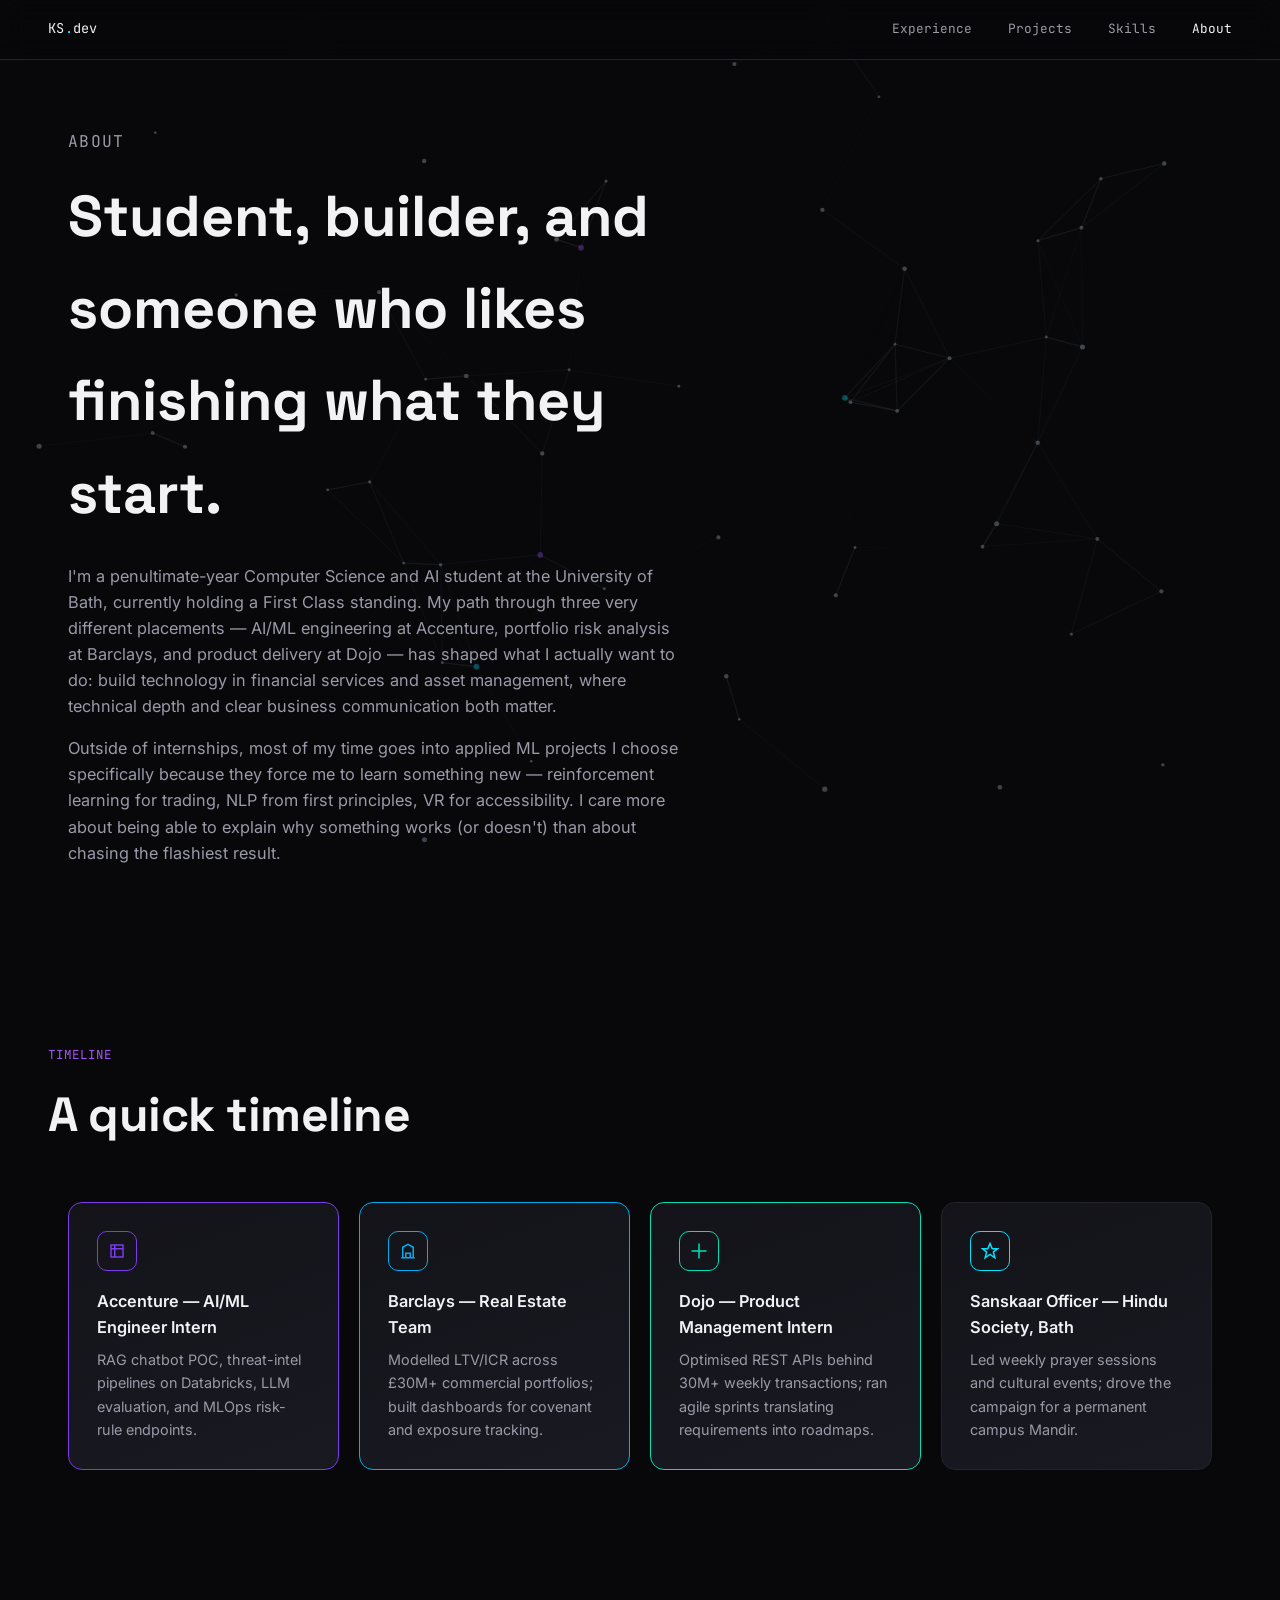
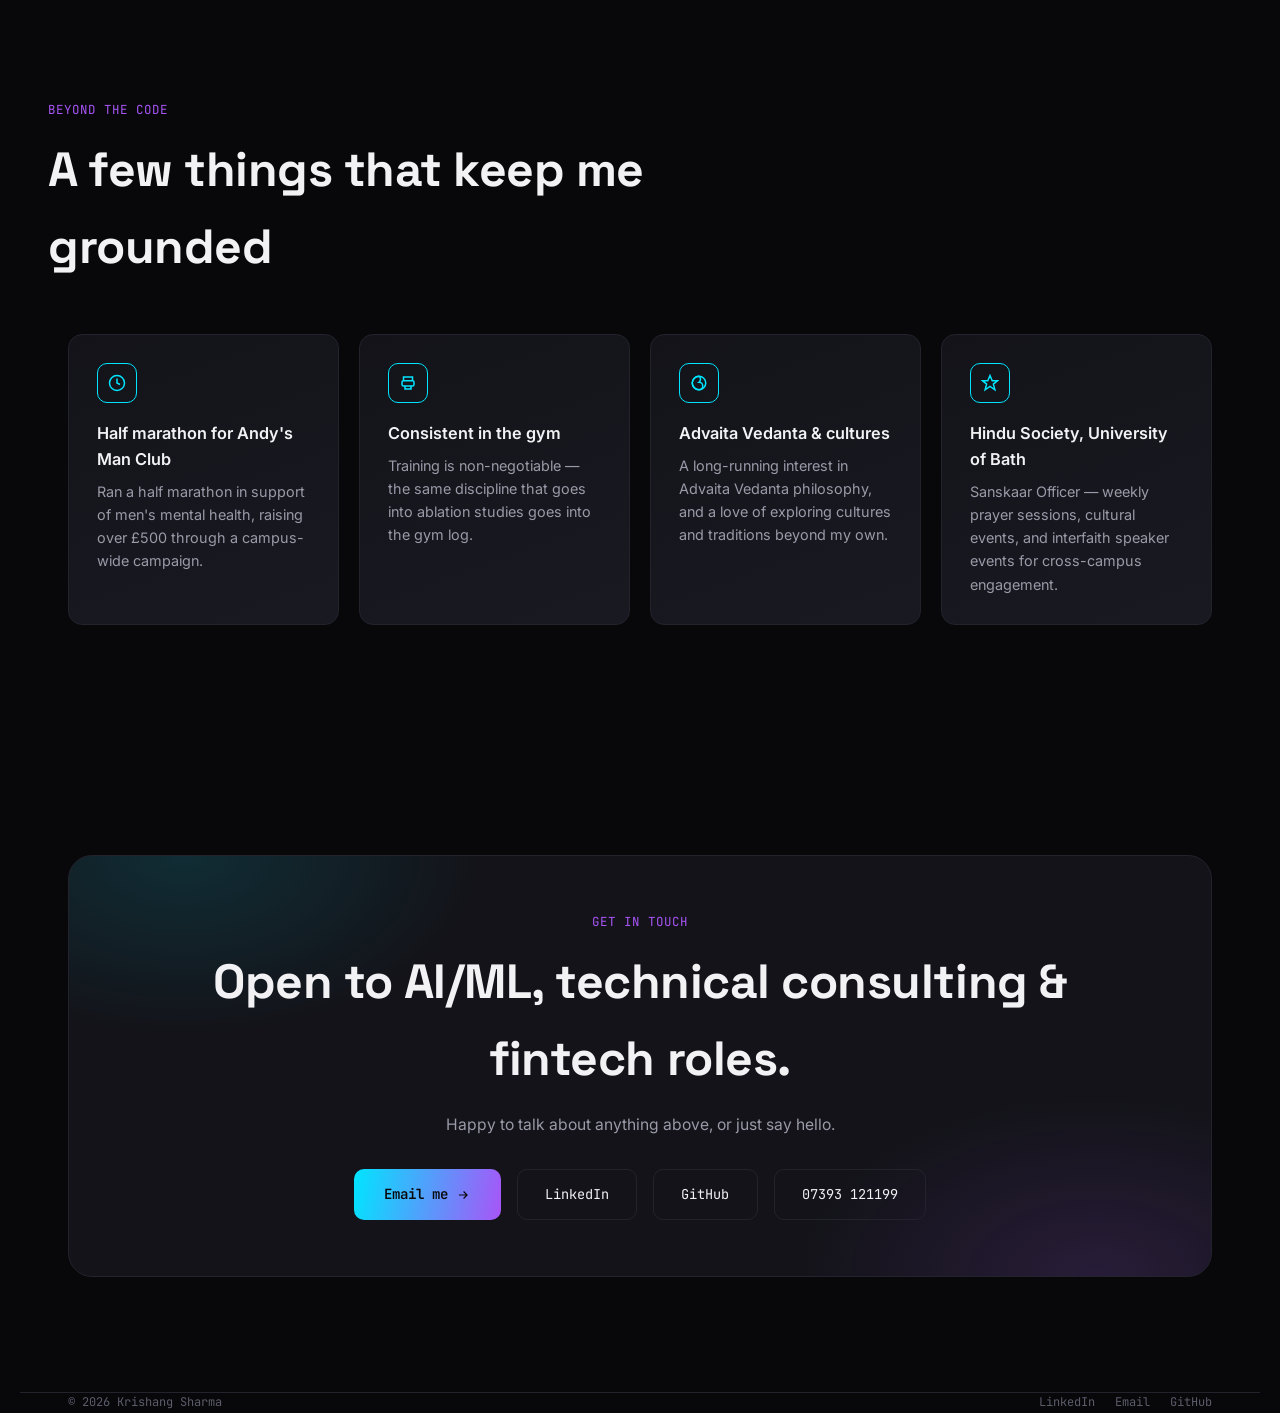
==== about.html @ ec25ca5b "intial commit" ====
<!DOCTYPE html>
<html lang="en">
<head>
<meta charset="UTF-8">
<meta name="viewport" content="width=device-width, initial-scale=1.0">
<title>About — Krishang Sharma</title>
<meta name="description" content="About Krishang Sharma — AI/ML Engineer, University of Bath.">
<link rel="preconnect" href="https://fonts.googleapis.com">
<link rel="preconnect" href="https://fonts.gstatic.com" crossorigin>
<link href="https://fonts.googleapis.com/css2?family=Space+Grotesk:wght@500;700&family=Inter:wght@400;500;600&family=JetBrains+Mono:wght@400;500;600&display=swap" rel="stylesheet">
<link rel="stylesheet" href="styles.css">
</head>
<body>

<canvas class="plexus" aria-hidden="true"></canvas>

<nav class="nav">
  <div class="nav__mark">KS<span>.</span>dev</div>
  <div class="nav__links">
    <a href="index.html#experience">Experience</a>
    <a href="index.html#projects">Projects</a>
    <a href="index.html#skills">Skills</a>
    <a href="about.html" class="active">About</a>
  </div>
</nav>

<!-- ============ ABOUT ============ -->
<section class="about-hero">
  <p class="about-hero__eyebrow">About</p>
  <h1 class="about-hero__title reveal">Student, builder, and someone who likes finishing what they start.</h1>
  <p class="reveal">I&#39;m a penultimate-year Computer Science and AI student at the University of Bath, currently holding a First Class standing. My path through three very different placements — AI/ML engineering at Accenture, portfolio risk analysis at Barclays, and product delivery at Dojo — has shaped what I actually want to do: build technology in financial services and asset management, where technical depth and clear business communication both matter.</p>
  <p class="reveal">Outside of internships, most of my time goes into applied ML projects I choose specifically because they force me to learn something new — reinforcement learning for trading, NLP from first principles, VR for accessibility. I care more about being able to explain why something works (or doesn&#39;t) than about chasing the flashiest result.</p>
</section>

<!-- ============ EXPERIENCE TIMELINE ============ -->
<section class="section">
  <div class="section__head reveal">
    <p class="section__eyebrow">Timeline</p>
    <h2 class="section__title">A quick timeline</h2>
  </div>
  <div class="wrap">
    <div class="beyond-grid reveal">
      <div class="beyond-card" style="border-color:var(--accenture-a);">
        <div class="beyond-card__icon" style="border-color:var(--accenture-a); color:var(--accenture-a);">
          <svg width="18" height="18" viewBox="0 0 24 24" fill="none" stroke="currentColor" stroke-width="2"><path d="M4 4h16v16H4z"/><path d="M4 9h16M9 4v16"/></svg>
        </div>
        <div class="beyond-card__title">Accenture — AI/ML Engineer Intern</div>
        <div class="beyond-card__desc">RAG chatbot POC, threat-intel pipelines on Databricks, LLM evaluation, and MLOps risk-rule endpoints.</div>
      </div>
      <div class="beyond-card" style="border-color:var(--barclays-a);">
        <div class="beyond-card__icon" style="border-color:var(--barclays-a); color:var(--barclays-a);">
          <svg width="18" height="18" viewBox="0 0 24 24" fill="none" stroke="currentColor" stroke-width="2"><path d="M3 21h18M5 21V7l7-4 7 4v14M9 21v-6h6v6"/></svg>
        </div>
        <div class="beyond-card__title">Barclays — Real Estate Team</div>
        <div class="beyond-card__desc">Modelled LTV/ICR across £30M+ commercial portfolios; built dashboards for covenant and exposure tracking.</div>
      </div>
      <div class="beyond-card" style="border-color:var(--dojo-a);">
        <div class="beyond-card__icon" style="border-color:var(--dojo-a); color:var(--dojo-a);">
          <svg width="18" height="18" viewBox="0 0 24 24" fill="none" stroke="currentColor" stroke-width="2"><path d="M12 2v20M2 12h20"/></svg>
        </div>
        <div class="beyond-card__title">Dojo — Product Management Intern</div>
        <div class="beyond-card__desc">Optimised REST APIs behind 30M+ weekly transactions; ran agile sprints translating requirements into roadmaps.</div>
      </div>
      <div class="beyond-card">
        <div class="beyond-card__icon">
          <svg width="18" height="18" viewBox="0 0 24 24" fill="none" stroke="currentColor" stroke-width="2"><path d="M12 2l3 7h7l-5.5 4.5L18.5 21 12 16.5 5.5 21 7.5 13.5 2 9h7z"/></svg>
        </div>
        <div class="beyond-card__title">Sanskaar Officer — Hindu Society, Bath</div>
        <div class="beyond-card__desc">Led weekly prayer sessions and cultural events; drove the campaign for a permanent campus Mandir.</div>
      </div>
    </div>
  </div>
</section>

<!-- ============ BEYOND THE CODE ============ -->
<section class="section">
  <div class="section__head reveal">
    <p class="section__eyebrow">Beyond the Code</p>
    <h2 class="section__title">A few things that keep me grounded</h2>
  </div>
  <div class="wrap">
    <div class="beyond-grid reveal">
      <div class="beyond-card">
        <div class="beyond-card__icon"><svg width="18" height="18" viewBox="0 0 24 24" fill="none" stroke="currentColor" stroke-width="2"><circle cx="12" cy="12" r="10"/><path d="M12 6v6l4 2"/></svg></div>
        <div class="beyond-card__title">Half marathon for Andy&#39;s Man Club</div>
        <div class="beyond-card__desc">Ran a half marathon in support of men&#39;s mental health, raising over £500 through a campus-wide campaign.</div>
      </div>
      <div class="beyond-card">
        <div class="beyond-card__icon"><svg width="18" height="18" viewBox="0 0 24 24" fill="none" stroke="currentColor" stroke-width="2"><path d="M6 9V4h12v5M6 9h12M6 9c-1.1 0-2 .9-2 2v3c0 1.1.9 2 2 2h12c1.1 0 2-.9 2-2v-3c0-1.1-.9-2-2-2M8 16v4h8v-4"/></svg></div>
        <div class="beyond-card__title">Consistent in the gym</div>
        <div class="beyond-card__desc">Training is non-negotiable — the same discipline that goes into ablation studies goes into the gym log.</div>
      </div>
      <div class="beyond-card">
        <div class="beyond-card__icon"><svg width="18" height="18" viewBox="0 0 24 24" fill="none" stroke="currentColor" stroke-width="2"><circle cx="12" cy="12" r="9"/><path d="M12 3a9 9 0 000 18 5 5 0 000-10 5 5 0 000-8z"/></svg></div>
        <div class="beyond-card__title">Advaita Vedanta &amp; cultures</div>
        <div class="beyond-card__desc">A long-running interest in Advaita Vedanta philosophy, and a love of exploring cultures and traditions beyond my own.</div>
      </div>
      <div class="beyond-card">
        <div class="beyond-card__icon"><svg width="18" height="18" viewBox="0 0 24 24" fill="none" stroke="currentColor" stroke-width="2"><path d="M12 2l3 7h7l-5.5 4.5L18.5 21 12 16.5 5.5 21 7.5 13.5 2 9h7z"/></svg></div>
        <div class="beyond-card__title">Hindu Society, University of Bath</div>
        <div class="beyond-card__desc">Sanskaar Officer — weekly prayer sessions, cultural events, and interfaith speaker events for cross-campus engagement.</div>
      </div>
    </div>
  </div>
</section>

<!-- ============ CONTACT ============ -->
<section class="section" id="contact">
  <div class="wrap">
    <div class="contact-panel reveal">
      <p class="section__eyebrow" style="justify-content:center; display:flex;">Get in touch</p>
      <h2 class="section__title" style="max-width:none;">Open to AI/ML, technical consulting &amp; fintech roles.</h2>
      <p class="section__desc" style="margin-left:auto; margin-right:auto;">Happy to talk about anything above, or just say hello.</p>
      <div class="contact-links">
        <a class="btn" href="mailto:krishangs468@gmail.com">Email me <svg width="14" height="14" viewBox="0 0 24 24" fill="none" stroke="currentColor" stroke-width="2"><path d="M5 12h14M13 6l6 6-6 6"/></svg></a>
        <a class="btn-outline" href="https://www.linkedin.com/in/krishang-sharma1/" target="_blank" rel="noopener">LinkedIn</a>
        <a class="btn-outline" href="https://github.com/Krrish212" target="_blank" rel="noopener">GitHub</a>
        <a class="btn-outline" href="tel:+447393121199">07393 121199</a>
      </div>
    </div>
  </div>
</section>

<footer class="wrap">
  <div>© 2026 Krishang Sharma</div>
  <div class="social">
    <a href="https://www.linkedin.com/in/krishang-sharma1/" target="_blank" rel="noopener">LinkedIn</a>
    <a href="mailto:krishangs468@gmail.com">Email</a>
    <a href="https://github.com/Krrish212" target="_blank" rel="noopener">GitHub</a>
  </div>
</footer>

<script src="script.js"></script>
</body>
</html>
---- styles.css ----
/* ============================================
   DESIGN TOKENS
   ============================================ */
:root {
  /* Core palette */
  --bg: #08080b;
  --bg-alt: #0d0d12;
  --surface: #131319;
  --surface-2: #191922;
  --border: #23232e;
  --text: #f2f2f5;
  --text-dim: #9a9aa8;
  --text-faint: #5c5c6b;

  /* Signature accents */
  --cyan: #00e5ff;
  --cyan-dim: rgba(0, 229, 255, 0.35);
  --violet: #a855f7;
  --violet-dim: rgba(168, 85, 247, 0.35);
  /* completing the accent set the case studies already use, same hexes, so the
     skills bento can give each category its own identity without inventing hues */
  --emerald: #34d399;
  --amber: #fbbf24;
  /* two more so all six project cards can hold a distinct hue; rose matches the
     case-study sheet, blue sits far enough from --cyan to not read as a repeat */
  --rose: #e2708a;
  --blue: #60a5fa;

  /* Company accents (experience cards only) */
  --accenture-a: #7c3aed;
  --accenture-b: #0a0a0f;
  --barclays-a: #00aeef;
  --barclays-b: #001e3c;
  --dojo-a: #00e0b8;
  --dojo-b: #05100e;

  /* Type */
  --font-display: 'Space Grotesk', sans-serif;
  --font-body: 'Inter', sans-serif;
  --font-mono: 'JetBrains Mono', monospace;

  /* Motion — was declared on .exp-rail; promoted here so the skills bento can
     reuse the same curve and timing rather than inventing its own */
  --ease: cubic-bezier(0.22, 1, 0.36, 1);
  --dur: 320ms;

  /* Rhythm */
  --section-pad: clamp(4rem, 9vw, 8rem);
  --max-w: 1240px;
  --radius: 14px;
}

* { box-sizing: border-box; margin: 0; padding: 0; }

html {
  scroll-behavior: smooth;
  background: var(--bg);
}

@media (prefers-reduced-motion: reduce) {
  html { scroll-behavior: auto; }
  *, *::before, *::after {
    animation-duration: 0.001ms !important;
    animation-iteration-count: 1 !important;
    transition-duration: 0.001ms !important;
    scroll-behavior: auto !important;
  }
}

body {
  background: var(--bg);
  color: var(--text);
  font-family: var(--font-body);
  line-height: 1.6;
  overflow-x: hidden;
  -webkit-font-smoothing: antialiased;
}

img { max-width: 100%; display: block; }
a { color: inherit; text-decoration: none; }

:focus-visible {
  outline: 2px solid var(--cyan);
  outline-offset: 3px;
}

::selection {
  background: var(--violet);
  color: #08080b;
}

.wrap {
  max-width: var(--max-w);
  margin: 0 auto;
  padding: 0 clamp(1.25rem, 5vw, 3rem);
}

/* Animated plexus network background, fixed behind content */
.plexus {
  position: fixed;
  inset: 0;
  z-index: 0;
  pointer-events: none;
  display: block;
}

/* ============================================
   NAV
   ============================================ */
.nav {
  position: fixed;
  top: 0; left: 0; right: 0;
  z-index: 100;
  display: flex;
  align-items: center;
  justify-content: space-between;
  padding: 1.15rem clamp(1.25rem, 5vw, 3rem);
  background: rgba(8, 8, 11, 0.6);
  backdrop-filter: blur(14px);
  -webkit-backdrop-filter: blur(14px);
  border-bottom: 1px solid var(--border);
}

.nav__mark {
  font-family: var(--font-mono);
  font-size: 0.85rem;
  letter-spacing: 0.02em;
  color: var(--text);
}
.nav__mark span { color: var(--cyan); }

.nav__links {
  display: flex;
  gap: clamp(1rem, 3vw, 2.25rem);
  font-family: var(--font-mono);
  font-size: 0.8rem;
  color: var(--text-dim);
}
.nav__links a { transition: color 0.2s ease; position: relative; }
.nav__links a:hover { color: var(--cyan); }
.nav__links a.active { color: var(--text); }

/* ============================================
   HERO — persistent text (left) · reveal stage (right)
   ============================================ */
.hero {
  position: relative;
  z-index: 1;
  min-height: 100vh;
  display: flex;
  flex-direction: column;
  justify-content: center;
  padding-top: 7rem;
  padding-bottom: 4rem;
  overflow: hidden; /* clips the exiting frames so they never widen the page */
}

/* Pinned scrub (desktop, no reduced-motion): the wrapper is
   100vh + 130vh of scrub distance; the hero stays sticky while
   scroll progress 0→1 drives the split. */
.hero-pin--active { height: 230vh; }
.hero-pin--active .hero {
  position: sticky;
  top: 0;
  height: 100vh;
  min-height: 0;
}
.hero-pin--active .hero__wheelwrap {
  animation: none;
  opacity: 0.25;
  transform: scale(0.92);
}

/* Reduced-motion: static hero — no pin, no photos, wheel fully visible */
.hero--static .hero__frame { display: none; }
.hero--static .hero__wheelwrap { animation: none; opacity: 1; }

/* <1024px: no pin — one-time reveal when the stage enters view */
.hero--mobile .hero__frame {
  transition: transform 0.9s cubic-bezier(.2,.8,.2,1), opacity 0.9s ease;
}
.hero--mobile .hero__wheelwrap {
  animation: none;
  opacity: 0.25;
  transform: scale(0.94);
  transition: opacity 0.9s ease 0.15s, transform 0.9s ease 0.15s;
}
.hero--mobile.is-revealed .hero__frame--1 { transform: translate(-75%, -65%) rotate(-16deg); opacity: 0; }
.hero--mobile.is-revealed .hero__frame--2 { transform: translate(75%, 65%) rotate(15deg); opacity: 0; }
.hero--mobile.is-revealed .hero__wheelwrap { opacity: 1; transform: scale(1); }

.hero__grid {
  display: grid;
  /* The centre takes the largest share because it carries the portrait stack:
     the frames are 86.17% of it and the leftover 13.83% *is* their diagonal
     offset, so column width and card overlap scale together. Left is sized to
     hold the eyebrow on one line down to 1280. */
  grid-template-columns: minmax(0, 31.4fr) minmax(0, 44.1fr) minmax(0, 24.5fr);
  gap: clamp(2.25rem, 6.3vw, 6.375rem);
  align-items: center;
  width: 100%;
}

.hero__eyebrow {
  font-family: var(--font-mono);
  /* fluid so it keeps shedding width as the left column narrows — at a fixed
     size it is the one line that decides whether the zone wraps */
  font-size: clamp(0.92rem, 1.15vw, 1.04rem);
  color: var(--cyan);
  /* 0.04em, not 0.08em: the larger size spends the tracking budget instead */
  letter-spacing: 0.04em;
  text-transform: uppercase;
  margin-bottom: 1.45rem;
  opacity: 0;
  animation: fadeUp 0.8s ease forwards;
}

.hero__title {
  font-family: var(--font-display);
  font-weight: 700;
  /* dominant visual anchor; the left column is widened to 31fr to hold it */
  font-size: clamp(2.05rem, 3.05vw, 2.95rem);
  line-height: 1.08;
  letter-spacing: -0.02em;
  margin-bottom: 1.35rem;
  opacity: 0;
  animation: fadeUp 0.9s ease 0.15s forwards;
}

.hero__title .grad {
  background: linear-gradient(100deg, var(--cyan), var(--violet) 70%);
  -webkit-background-clip: text;
  background-clip: text;
  color: transparent;
}

.hero__intro {
  font-size: 1.12rem;
  line-height: 1.72;
  color: var(--text-dim);
  margin-bottom: 1.25rem;
  opacity: 0;
  animation: fadeUp 0.8s ease 0.3s forwards;
}

.hero__sub {
  font-family: var(--font-mono);
  font-size: 0.96rem;
  line-height: 1.7;
  color: var(--text-dim);
  opacity: 0;
  animation: fadeUp 0.9s ease 0.45s forwards;
}

/* --- Reveal stage (right zone) --- */
.hero__stage {
  position: relative;
  /* Height tracks width instead of the viewport. The frames sit flush to the
     stage corners, so the stage's proportions *are* their vertical overlap:
     at 1/1.38 the pair always overlaps by ~72% of a card, where a vh-driven
     height swung it from 85% on a short window to 25% on a tall one — and the
     thin end let the outer wheel icons clear the cards. */
  aspect-ratio: 1 / 1.38;
  height: auto;
  /* 56.5vh is 78vh / 1.38: the width a short window can afford at that ratio.
     Capping the width rather than the height keeps the proportions — clamping
     the height instead squashes the stage and collapses the two frames onto
     each other. justify-self keeps the narrowed stage centred in its column. */
  width: min(100%, 56.5vh, 565px);
  justify-self: center;
}

.img-missing img { display: none; }

/* two overlapping "polaroid" portrait frames */
.hero__frame {
  /* The stage is the ruler: at 86.17% each frame leaves 13.83% of the stage as
     the horizontal offset to the other one, so growing the centre column grows
     the cards and their overlap by the same factor. No viewport-height guard is
     needed here: the stage's own 56.5vh width cap pulls it in on a short
     window, so the frames shrink with it. */
  position: absolute;
  width: 86.17%;
  aspect-ratio: 4 / 5;
  margin: 0;
  border-radius: var(--radius);
  border: 1px solid var(--border);
  overflow: hidden;
  background: linear-gradient(160deg, var(--surface), var(--surface-2));
  box-shadow: 0 30px 80px -30px rgba(0, 0, 0, 0.8);
  pointer-events: none;
  will-change: transform;
}
/* flush to the stage corners: the taller frames need every pixel of stage
   height for the vertical offset, and the 2% inset spent 4% of it */
.hero__frame--1 { top: 0; left: 0; transform: rotate(-6deg); z-index: 3; }
.hero__frame--2 { bottom: 0; right: 0; transform: rotate(5deg); z-index: 4; }

.hero__frame img {
  position: absolute;
  inset: 0;
  width: 100%;
  height: 100%;
  object-fit: cover;
}

.hero__frame-fallback {
  position: absolute;
  inset: 0;
  display: flex;
  flex-direction: column;
  align-items: center;
  justify-content: center;
  gap: 0.4rem;
}
.hero__photo-mono {
  font-family: var(--font-mono);
  font-size: 2rem;
  font-weight: 600;
  color: var(--text-dim);
}
.hero__photo-mono span { color: var(--cyan); }
.hero__photo-note {
  font-family: var(--font-mono);
  font-size: 0.68rem;
  text-transform: uppercase;
  letter-spacing: 0.1em;
  color: var(--text-faint);
}

/* --- Tool wheel (in the stage, behind the frames) --- */
.hero__wheelwrap {
  position: absolute;
  inset: 0;
  z-index: 2;
  display: flex;
  flex-direction: column;
  align-items: center;
  justify-content: center;
  opacity: 0;
  animation: fadeUp 0.9s ease 0.35s forwards;
  will-change: opacity, transform;
}
/* soft colour pop behind the wheel */
.hero__wheelwrap::before {
  content: '';
  position: absolute;
  top: 50%;
  left: 50%;
  transform: translate(-50%, -50%);
  width: min(120%, calc(100vw - 1rem));
  aspect-ratio: 1;
  border-radius: 50%;
  background: radial-gradient(circle,
    rgba(168, 85, 247, 0.16),
    rgba(0, 229, 255, 0.07) 45%,
    transparent 70%);
  pointer-events: none;
}

.wheel {
  /* +30%, matching the frames: script.js derives the orbit radius from this box
     minus a tile, so widening the box scales radius and icons together */
  --tile: clamp(64px, 7.9vw, 104px);
  position: relative;
  width: min(100%, 559px);
  /* the orbit is squashed to SQUASH=0.38 and leaned -12deg, so the box
     hugs the ellipse's real extent instead of reserving a full square */
  aspect-ratio: 1 / 0.58;
  touch-action: none;
  cursor: grab;
  user-select: none;
  -webkit-user-select: none;
}
.wheel:active { cursor: grabbing; }

/* the orbit plane: leaned diagonally so the ellipse isn't axis-aligned.
   Tiles counter-rotate by +12deg in JS to stay upright. */
.wheel__ring {
  position: absolute;
  inset: 0;
  transform: rotate(-12deg); /* must match SKEW in script.js */
}

/* position/scale/opacity/zIndex are all driven per-frame from script.js */
.wheel__item {
  position: absolute;
  top: 50%;
  left: 50%;
  width: var(--tile);
  height: var(--tile);
  will-change: transform, opacity;
}

.wheel__tile {
  position: relative;
  width: 100%;
  height: 100%;
  display: flex;
  align-items: center;
  justify-content: center;
  border-radius: 18px;
  border: 1px solid var(--border);
  background: linear-gradient(180deg, var(--surface), var(--surface-2));
  transition: border-color 0.2s ease;
  will-change: transform;
}
/* subtle whitening overlay on hover/focus */
.wheel__tile::before {
  content: '';
  position: absolute;
  inset: 0;
  border-radius: inherit;
  background: rgba(232, 232, 237, 0.12);
  opacity: 0;
  transition: opacity 0.2s ease;
}
.wheel__item:hover .wheel__tile,
.wheel__tile:focus-visible { border-color: var(--brand, var(--cyan)); }
.wheel__item:hover .wheel__tile::before,
.wheel__tile:focus-visible::before { opacity: 1; }

.wheel__tile svg {
  width: 50%;
  height: 50%;
  color: var(--brand, var(--text-dim));
}

/* flat hover label — positioned by JS in the stage layer,
   outside the tilted plane, so it is never distorted */
.wheel__label {
  position: absolute;
  top: 0;
  left: 0;
  z-index: 6;
  transform: translate(-50%, 0);
  font-family: var(--font-display);
  font-weight: 700;
  font-size: 0.95rem;
  letter-spacing: 0.02em;
  white-space: nowrap;
  color: var(--text);
  background: rgba(19, 19, 25, 0.92);
  border: 1px solid var(--border);
  border-radius: 8px;
  padding: 0.35rem 0.8rem;
  opacity: 0;
  pointer-events: none;
  transition: opacity 0.15s ease;
}
.wheel__label.on { opacity: 1; }

/* title above the wheel, centred over it (centre of the wheel is empty) */
.wheel-title {
  font-family: var(--font-display);
  font-size: clamp(1.3rem, 2.42vw, 2.15rem);
  font-weight: 700;
  letter-spacing: 0.14em;
  text-indent: 0.14em; /* optically recentres letter-spaced caps */
  text-transform: uppercase;
  text-align: center;
  color: var(--text);
  margin-bottom: 0.5rem;
}
.wheel-title::after {
  content: '';
  display: block;
  width: 46px;
  height: 2px;
  margin: 0.55rem auto 0;
  border-radius: 2px;
  background: linear-gradient(90deg, var(--cyan), var(--violet));
}

/* --- Contact panel (right column) --- */
.hero-contact {
  border: 1px solid var(--border);
  border-radius: 18px;
  background: linear-gradient(160deg, var(--surface), var(--surface-2));
  padding: 1.8rem 1.7rem;
  box-shadow: 0 24px 60px -32px rgba(0, 0, 0, 0.9);
  opacity: 0;
  animation: fadeUp 0.9s ease 0.6s forwards;
}
.hero-contact__title {
  font-family: var(--font-mono);
  font-size: 0.92rem;
  text-transform: uppercase;
  letter-spacing: 0.14em;
  color: var(--text-dim);
  padding-bottom: 1rem;
  margin-bottom: 1.1rem;
  border-bottom: 1px solid var(--border);
}
.hero-contact__links {
  display: flex;
  flex-direction: column;
  gap: 0.62rem;
}
.hero-contact__link {
  display: flex;
  align-items: center;
  gap: 0.95rem;
  padding: 0.5rem;
  margin: -0.5rem -0.5rem 0;
  border-radius: 12px;
  border: 1px solid transparent;
  font-family: var(--font-mono);
  font-size: 1.06rem;
  color: var(--text);
  transition: color 0.2s ease, border-color 0.2s ease, transform 0.2s ease, box-shadow 0.2s ease;
}
.hero-contact__link:hover {
  color: var(--row, var(--cyan));
  border-color: var(--row, var(--cyan));
  transform: translateY(-2px);
  box-shadow: 0 10px 26px -10px var(--row-glow, var(--cyan-dim));
}

/* brand-coloured badge holding each glyph */
.hero-contact__badge {
  flex-shrink: 0;
  width: 43px;
  height: 43px;
  border-radius: 11px;
  background: var(--row, var(--surface-2));
  display: flex;
  align-items: center;
  justify-content: center;
  color: #fff;
  transition: box-shadow 0.2s ease;
}
.hero-contact__link:hover .hero-contact__badge {
  box-shadow: 0 0 0 1px var(--row, var(--cyan)), 0 6px 18px -6px var(--row-glow, var(--cyan-dim));
}
.hero-contact__badge svg { width: 21.5px; height: 21.5px; }
/* multicolour email badge (generic mail mark, not a specific brand logo) */
.hero-contact__badge--mail {
  background: linear-gradient(135deg, #EA4335 0%, #FBBC04 35%, #34A853 68%, #4285F4 100%);
}

.hero__scroll {
  position: absolute;
  bottom: 2rem;
  left: clamp(1.25rem, 5vw, 3rem);
  display: flex;
  align-items: center;
  gap: 0.6rem;
  font-family: var(--font-mono);
  font-size: 0.72rem;
  color: var(--text-faint);
  opacity: 0;
  animation: fadeUp 0.9s ease 0.7s forwards;
}
.hero__scroll::after {
  content: '';
  width: 1px;
  height: 28px;
  background: linear-gradient(var(--cyan), transparent);
  animation: scrollLine 1.8s ease-in-out infinite;
}
@keyframes scrollLine {
  0% { transform: scaleY(0); transform-origin: top; opacity: 0.2; }
  50% { transform: scaleY(1); transform-origin: top; opacity: 1; }
  51% { transform-origin: bottom; }
  100% { transform: scaleY(0); transform-origin: bottom; opacity: 0.2; }
}

@keyframes fadeUp {
  from { opacity: 0; transform: translateY(18px); }
  to { opacity: 1; transform: translateY(0); }
}

/* ============================================
   STAT STRIP
   ============================================ */
.stats {
  position: relative;
  z-index: 1;
  border-top: 1px solid var(--border);
  border-bottom: 1px solid var(--border);
  background: rgba(8, 8, 11, 0.5);
}
.stats__row {
  display: grid;
  grid-template-columns: repeat(auto-fit, minmax(180px, 1fr));
}
.stat {
  padding: 1.75rem clamp(1.25rem, 5vw, 3rem);
  border-right: 1px solid var(--border);
  font-family: var(--font-mono);
}
.stat:last-child { border-right: none; }
.stat__num {
  font-size: 1.4rem;
  color: var(--cyan);
  font-weight: 600;
}
.stat__label {
  font-size: 0.75rem;
  color: var(--text-faint);
  margin-top: 0.3rem;
  text-transform: uppercase;
  letter-spacing: 0.05em;
}

/* ============================================
   SECTION HEADERS
   ============================================ */
.section {
  position: relative;
  z-index: 1;
  padding: var(--section-pad) 0;
}
.section__head {
  padding: 0 clamp(1.25rem, 5vw, 3rem);
  margin-bottom: 3rem;
}
.section__eyebrow {
  font-family: var(--font-mono);
  font-size: 0.78rem;
  color: var(--violet);
  text-transform: uppercase;
  letter-spacing: 0.08em;
  margin-bottom: 0.75rem;
}
.section__title {
  font-family: var(--font-display);
  font-size: clamp(1.9rem, 4vw, 3rem);
  font-weight: 700;
  letter-spacing: -0.01em;
  max-width: 20ch;
}
.section__desc {
  margin-top: 0.9rem;
  color: var(--text-dim);
  max-width: 56ch;
  font-size: 0.98rem;
}

.reveal {
  opacity: 0;
  transform: translateY(24px);
  transition: opacity 0.7s ease, transform 0.7s ease;
}
.reveal.in-view { opacity: 1; transform: translateY(0); }

/* ============================================
   SHARED ACCENTS + TAGS
   ============================================ */
.accent-accenture { --card-accent: var(--accenture-a); --card-accent-glow: rgba(124, 58, 237, 0.35); }
.accent-barclays  { --card-accent: var(--barclays-a);  --card-accent-glow: rgba(0, 174, 239, 0.32); }
.accent-dojo      { --card-accent: var(--dojo-a);      --card-accent-glow: rgba(0, 224, 184, 0.30); }
/* One hue per project card. --ink is the darkened version used once the card
   flips to its light veil on hover, so each needs enough contrast on #eef0f4.
   --base is the card's resting background, the hue mixed down into obsidian. */
.accent-violet  { --card-accent: var(--violet);  --card-accent-glow: var(--violet-dim);      --card-accent-ink: #7c3aed; --card-accent-base: #12101c; }
.accent-cyan    { --card-accent: var(--cyan);    --card-accent-glow: var(--cyan-dim);        --card-accent-ink: #0e7490; --card-accent-base: #0a1418; }
.accent-amber   { --card-accent: var(--amber);   --card-accent-glow: rgba(251,191,36,0.35);  --card-accent-ink: #a16207; --card-accent-base: #16120a; }
.accent-blue    { --card-accent: var(--blue);    --card-accent-glow: rgba(96,165,250,0.35);  --card-accent-ink: #1d4ed8; --card-accent-base: #0b1019; }
.accent-rose    { --card-accent: var(--rose);    --card-accent-glow: rgba(226,112,138,0.35); --card-accent-ink: #be123c; --card-accent-base: #180f13; }
.accent-emerald { --card-accent: var(--emerald); --card-accent-glow: rgba(52,211,153,0.35);  --card-accent-ink: #047857; --card-accent-base: #0a1613; }

.tag {
  font-family: var(--font-mono);
  font-size: 0.68rem;
  color: var(--text-dim);
  border: 1px solid var(--border);
  padding: 0.22rem 0.55rem;
  border-radius: 6px;
}

/* ============================================
   EXPERIENCE RAIL (horizontal, focus-on-hover)
   Rest is fully legible: crisp, content-sized, fanned.
   Blur is a CONTRAST effect only — it applies to
   non-hovered siblings while a card is hovered, and
   never when nothing is hovered.
   ============================================ */
.sr-only {
  position: absolute;
  width: 1px; height: 1px;
  padding: 0; margin: -1px;
  overflow: hidden;
  clip: rect(0 0 0 0);
  white-space: nowrap;
  border: 0;
}

/* left-aligned to the same edge as the section h2/lede, width-capped */
.exp-railwrap {
  padding: 0 clamp(1.25rem, 5vw, 3rem);
}

.exp-rail {
  /* --ease / --dur now inherit from :root, same values */
  --cardw: 490px;
  --fan: 65px;   /* overlap, held at the same ratio to --cardw */
  display: flex;
  align-items: flex-start;
  justify-content: center;
  /* the box is exactly the fan width (3 cards minus 2 overlaps), so centring
     the box centres the RENDERED fan — the negative margins are already
     accounted for in the flex container width */
  width: 100%;
  max-width: calc(var(--cardw) * 3 - var(--fan) * 2);
  margin-left: auto;
  margin-right: auto;
  padding: 2.5rem 0 1.5rem;
}

.exp-card {
  position: relative;
  flex: 0 1 var(--cardw);
  border-radius: var(--radius);
  border: 1px solid color-mix(in srgb, var(--accent) 35%, transparent);
  background: linear-gradient(180deg,
    color-mix(in srgb, var(--accent) 16%, var(--surface)) 0%,
    color-mix(in srgb, var(--accent) 3%, var(--surface-2)) 100%);
  /* soft accent-tinted lift so the cards sit above the plexus background */
  box-shadow: 0 18px 44px -26px color-mix(in srgb, var(--accent) 45%, transparent);
  overflow: hidden;
  /* REST: crisp, full opacity, unscaled */
  filter: none;
  opacity: 1;
  transform-origin: bottom center;
  transition:
    flex var(--dur) var(--ease),
    transform var(--dur) var(--ease),
    filter var(--dur) var(--ease),
    opacity var(--dur) var(--ease),
    border-color var(--dur) var(--ease),
    box-shadow var(--dur) var(--ease);
}

/* fanned hand: 48px overlap, ascending z-index, slight splay */
.exp-card + .exp-card { margin-left: calc(var(--fan) * -1); }
.exp-card:nth-child(1) { z-index: 1; transform: rotate(-2deg); }
.exp-card:nth-child(2) { z-index: 2; transform: rotate(0deg); }
.exp-card:nth-child(3) { z-index: 3; transform: rotate(2deg); }

.exp-card__inner {
  position: relative;
  display: block;
  padding: 3.9rem 1.75rem 0;   /* matches the panel gap below for symmetry */
}
.exp-rail:not(.has-open) .exp-card:not(:last-child) .exp-card__logo { margin-right: calc(var(--fan) * -1); }
/* keep content clear of the strip a neighbour overlaps */
.exp-card:not(:last-child) .exp-card__inner { padding-right: calc(1.75rem + var(--fan)); }
.exp-rail.has-open .exp-card__inner,
.exp-card.is-open .exp-card__inner { padding-right: 1.75rem; }

/* --- logo / wordmark --- */
.exp-card__logo {
  position: relative;
  min-height: 140px;   /* panel proportions unchanged */
  /* equal gaps: cancel the neighbour-clearance padding so the panel is
     centred on the card box rather than flush-left with a wide right gap */
  margin-bottom: 3.9rem;
  flex-direction: column;
  gap: 0.85rem;
  border-radius: 12px;
  border: 1px solid color-mix(in srgb, var(--accent) 30%, transparent);
  background: color-mix(in srgb, var(--accent) 10%, transparent);
  display: flex;
  align-items: center;
  justify-content: center;
  padding: 0.55rem 0.75rem;
}
/* The real SVG takes over once it loads (.has-logo, set in experience-rail.js).
   Until a file exists at public/logos/, the letterspaced wordmark stands in. */
.exp-card__markwrap,
.exp-card__lname { display: none; }
.exp-card__logo.has-logo .exp-card__markwrap,
.exp-card__logo.has-logo .exp-card__lname { display: block; }
.exp-card__logo.has-logo .exp-card__wordmark { display: none; }
/* a mark that already spells the company out doesn't need the name under it.
   visibility, not display, so its box still reserves the same height and the
   three marks stay on one line across the rail */
.exp-card__logo.logo--wordmark.has-logo .exp-card__lname { visibility: hidden; }

.exp-card__markwrap {
  position: relative;
  width: 60%;              /* mark occupies 55-65% of the panel width */
  /* per-logo, from logoHeight in experience-data.js — the marks are cropped to
     their ink, so height alone balances a square mark against a wide wordmark */
  height: var(--mark-h, 48px);
}
/* single-path marks: masked so they render in the card accent colour */
.exp-card__mark {
  display: block;
  width: 100%;
  height: 100%;
  background: var(--accent);
  -webkit-mask: var(--logo) center / contain no-repeat;
  mask: var(--logo) center / contain no-repeat;
}
.exp-card__logo img { display: none; width: 100%; height: 100%; object-fit: contain; }
/* multi-colour marks: show the file itself, dialled back so it does not
   fight the card tint */
.exp-card__logo.logo--multi .exp-card__mark { display: none; }
.exp-card__logo.logo--multi.has-logo img { display: block; opacity: 0.9; }

.exp-card__lname {
  font-family: var(--font-mono);
  font-size: 0.68rem;
  text-transform: uppercase;
  letter-spacing: 0.2em;
  text-indent: 0.2em;
  color: var(--accent);
  opacity: 0.7;
  white-space: nowrap;
}
/* text wordmark stand-in — reads as intentional, unlike a lone letter */
.exp-card__wordmark {
  font-family: var(--font-mono);
  font-size: 0.82rem;
  font-weight: 600;
  text-transform: uppercase;
  letter-spacing: 0.22em;
  text-indent: 0.22em;
  color: var(--accent);
  opacity: 0.8;
  white-space: nowrap;
}

/* --- meta + title: one line / two lines, shared baseline --- */
.exp-card__meta {
  font-family: var(--font-mono);
  font-size: 0.68rem;
  letter-spacing: 0.07em;
  line-height: 1.45;
  color: var(--accent);
  /* now holds company + year + project descriptor, so it wraps rather than
     clipping; two lines are reserved to keep the title baselines aligned */
  min-height: calc(2 * 1.45em);
  margin-bottom: 0.6rem;
}
.exp-card__title {
  font-family: var(--font-display);
  font-size: 1.35rem;
  font-weight: 700;
  line-height: 1.3;
  min-height: calc(2 * 1.3em);   /* exactly two lines on every card */
  text-wrap: balance;
  color: var(--text);
}

/* --- hover teaser: summary + pills (reserves no space at rest) ---
   max-height rather than grid 0fr->1fr: the teaser has TWO children, and a
   single-row 0fr template leaves the second in an implicit auto row that
   never collapses. */
.exp-card__teaser {
  max-height: 0;
  overflow: hidden;
  opacity: 0;
  transition: max-height var(--dur) var(--ease), opacity var(--dur) var(--ease);
}
.exp-card__teaser > * {
  transform: translateY(10px);
  transition: transform var(--dur) var(--ease);
  transition-delay: calc(var(--i, 0) * 60ms);
}
.exp-card__summary {
  color: var(--text-dim);
  font-size: 0.86rem;
  line-height: 1.55;
  padding-top: 0.9rem;
}
.exp-card__pills {
  display: flex;
  flex-wrap: wrap;
  gap: 0.4rem;
  padding-top: 0.8rem;
}
.exp-pill {
  font-family: var(--font-mono);
  font-size: 0.64rem;
  color: var(--text);
  border: 1px solid color-mix(in srgb, var(--accent) 40%, transparent);
  background: color-mix(in srgb, var(--accent) 10%, transparent);
  border-radius: 999px;
  padding: 0.24rem 0.58rem;
}

/* --- thin bottom rule + click cue --- */
.exp-card__foot {
  margin-top: 2.2rem;
  border-top: 1px solid color-mix(in srgb, var(--accent) 20%, transparent);
  padding: 0.9rem 0;
}
.exp-card__cue {
  font-family: var(--font-mono);
  font-size: 0.6rem;
  letter-spacing: 0.14em;
  line-height: 1.4;
  color: var(--accent);
  opacity: 0;
  transition: opacity var(--dur) var(--ease);
}

/* --- open body (click payload) --- */
.exp-card__bodywrap {
  display: grid;
  grid-template-rows: 0fr;
  transition: grid-template-rows var(--dur) var(--ease);
}
.exp-card__body {
  overflow: hidden;
  min-height: 0;
}
.exp-card__body > * {
  opacity: 0;
  transform: translateY(10px);
  transition: opacity var(--dur) var(--ease), transform var(--dur) var(--ease);
}
.exp-card__body p {
  color: var(--text-dim);
  font-size: 0.9rem;
  line-height: 1.62;
  margin-bottom: 0.9rem;
}
.exp-card__body > :first-child { margin-top: 1.2rem; }

/* --- metric row: accent middot line under the open title (not pills) --- */
.exp-card__metrics {
  display: none;
  font-family: var(--font-mono);
  font-size: 0.81rem;
  text-transform: uppercase;
  letter-spacing: 0.1em;
  word-spacing: 0.3em;
  line-height: 1.7;
  color: var(--accent);
  opacity: 0.85;
  margin: 0.65rem 0 1.9rem;
}
.exp-card.is-open .exp-card__metrics { display: block; }

/* --- open state: two-column grid of inset panels --- */
.exp-card__grid {
  display: grid;
  grid-template-columns: 1fr 280px;
  gap: 32px;
  align-items: stretch;
}
.exp-card__col,
.exp-card__side {
  /* same inset-panel treatment as the company block */
  border: 1px solid color-mix(in srgb, var(--accent) 30%, transparent);
  border-radius: 12px;
  background: color-mix(in srgb, var(--accent) 10%, transparent);
  padding: 1.5rem 1.6rem;
}

/* ROLE left / DATE right on a shared baseline, hairline rule beneath */
.exp-card__roleline {
  display: flex;
  justify-content: space-between;
  align-items: baseline;
  gap: 1rem;
  font-family: var(--font-mono);
  font-size: 0.64rem !important;
  text-transform: uppercase;
  letter-spacing: 0.11em;
  color: var(--accent) !important;
  padding-bottom: 0.75rem;
  margin-bottom: 1.25rem !important;
  border-bottom: 1px solid color-mix(in srgb, var(--accent) 30%, transparent);
}
.exp-card__date { white-space: nowrap; flex-shrink: 0; }
.exp-card__descriptor { font-size: 0.64rem; line-height: 1.5; }

.exp-card__lede {
  font-size: 1rem !important;
  line-height: 1.6;
  color: var(--text) !important;
  opacity: 0.9;
  margin-bottom: 1.3rem !important;
}
.exp-card__col p:not(.exp-card__roleline):not(.exp-card__lede) {
  margin-bottom: 1.1rem;
}
.exp-card__col p:last-child { margin-bottom: 0; }

/* --- sidebar: TECH STACK, one full-width pill per row --- */
.exp-card__sidelabel {
  font-family: var(--font-mono);
  font-size: 0.68rem !important;
  text-transform: uppercase;
  letter-spacing: 0.16em;
  color: var(--text-faint) !important;
  margin-bottom: 1rem !important;
}
.exp-card__stack {
  display: flex;
  flex-direction: column;
  gap: 12px;
}
.exp-stackpill {
  display: block;
  width: 100%;
  text-align: center;
  font-family: var(--font-mono);
  font-size: 0.81rem;
  line-height: 1.3;
  color: var(--text);
  border: 1px solid color-mix(in srgb, var(--accent) 45%, transparent);
  background: color-mix(in srgb, var(--accent) 6%, transparent);
  border-radius: 999px;
  padding: 10px 18px;
  white-space: nowrap;
}

/* --- collapsed spine (open state) --- */
.exp-card__spine {
  position: absolute;
  inset: 0;
  display: flex;
  flex-direction: column;
  align-items: center;
  gap: 1rem;
  padding: 1.25rem 0;
  opacity: 0;
  pointer-events: none;
  transition: opacity var(--dur) var(--ease);
}
.exp-card__spine-mark {
  flex-shrink: 0;
  width: 34px; height: 34px;
  border-radius: 10px;
  border: 1px solid color-mix(in srgb, var(--accent) 35%, transparent);
  background: color-mix(in srgb, var(--accent) 14%, var(--surface-2));
  display: grid;
  place-items: center;
  font-family: var(--font-mono);
  font-weight: 600;
  font-size: 0.85rem;
  color: var(--accent);
}
.exp-card__spine-name {
  writing-mode: vertical-rl;
  transform: rotate(180deg);
  font-family: var(--font-mono);
  font-size: 0.8rem;
  letter-spacing: 0.22em;
  text-transform: uppercase;
  color: var(--text);
  white-space: nowrap;
}

/* --- full-card trigger (real <button>) --- */
.exp-card__trigger {
  position: absolute;
  inset: 0;
  z-index: 3;
  width: 100%;
  height: 100%;
  border: 0;
  background: transparent;
  cursor: pointer;
  border-radius: inherit;
}
.exp-card__trigger:focus-visible {
  outline: 2px solid var(--accent);
  outline-offset: 3px;
}

/* ============ STATE 2 — hover / focus (no card open) ============ */
/* blur only the OTHER cards, and only while one is actually hovered */
.exp-rail:not(.has-open):has(.exp-card:hover) .exp-card:not(:hover),
.exp-rail:not(.has-open):has(.exp-card__trigger:focus-visible) .exp-card:not(:focus-within) {
  filter: blur(4px);
  opacity: 0.35;
}
/* siblings slide away from the focused card */
.exp-rail:not(.has-open) .exp-card:has(~ .exp-card:is(:hover, :focus-within)) {
  transform: rotate(-2deg) translateX(-16px);
}
.exp-rail:not(.has-open) .exp-card:is(:hover, :focus-within) ~ .exp-card {
  transform: rotate(2deg) translateX(16px);
}
/* the focused card straightens and lifts */
.exp-rail:not(.has-open) .exp-card:is(:hover, :focus-within) {
  z-index: 6;
  filter: blur(0);
  opacity: 1;
  transform: rotate(0deg) scale(1.04) translateY(-12px);
  border-color: color-mix(in srgb, var(--accent) 70%, transparent);
  box-shadow: 0 24px 70px -24px color-mix(in srgb, var(--accent) 55%, transparent);
}
.exp-rail:not(.has-open) .exp-card:is(:hover, :focus-within) .exp-card__teaser {
  max-height: 260px;
  opacity: 1;
}
.exp-rail:not(.has-open) .exp-card:is(:hover, :focus-within) .exp-card__teaser > * {
  transform: translateY(0);
}
.exp-rail:not(.has-open) .exp-card:is(:hover, :focus-within) .exp-card__cue { opacity: 1; }

/* ============ STATE 3 — open (horizontal accordion) ============ */
.exp-rail.has-open .exp-card {
  margin-left: 0;
  align-self: stretch;
  flex: 0 0 72px;
  max-width: none;
  transform: none;
  /* recessed, but legible — a spine has to read as a clickable entry */
  filter: blur(2.5px);
  opacity: 0.62;
}
.exp-rail.has-open .exp-card + .exp-card { margin-left: 0.75rem; }

/* collapsing cards: inner pinned to rest width so text cannot re-wrap */
.exp-rail.has-open .exp-card:not(.is-open) .exp-card__inner {
  width: var(--restw, 340px);
  opacity: 0;
  pointer-events: none;
}
.exp-rail.has-open .exp-card:not(.is-open) .exp-card__spine { opacity: 1; }
/* while open, hovering a sibling is a brightness lift only */
.exp-rail.has-open .exp-card:not(.is-open):has(.exp-card__trigger:hover),
.exp-rail.has-open .exp-card:not(.is-open):has(.exp-card__trigger:focus-visible) {
  opacity: 0.88;
  filter: blur(1.5px);
}

.exp-rail.has-open .exp-card.is-open {
  flex: 1 1 70%;
  filter: blur(0);
  opacity: 1;
  z-index: 6;
  border-color: color-mix(in srgb, var(--accent) 70%, transparent);
  box-shadow: 0 24px 70px -24px color-mix(in srgb, var(--accent) 55%, transparent);
}
.exp-card.is-open .exp-card__inner { padding: 2rem 2.25rem 2.25rem; }
/* company block reads as a banner once open, not the dominant element */
.exp-card.is-open .exp-card__logo { min-height: 130px; margin-bottom: 1.6rem; }
.exp-card.is-open .exp-card__meta { display: none; }
.exp-card.is-open .exp-card__title { font-size: 1.75rem; min-height: 0; }
/* summary + pills belong to the hover teaser only; open uses lede + metric row */
.exp-card.is-open .exp-card__teaser { display: none; }
.exp-card.is-open .exp-card__bodywrap { grid-template-rows: 1fr; }
.exp-card.is-open .exp-card__body > * {
  opacity: 1;
  transform: translateY(0);
  transition-delay: calc(var(--i, 0) * 55ms);
}
.exp-card.is-open .exp-card__foot { display: none; }

@media (max-width: 1280px) {
  /* cards are narrower here — step the type down a notch so titles still fit
     two lines and the meta line never ellipsises */
  .exp-rail { --fan: 44px; }
  .exp-card__inner { padding: 3.25rem 1.5rem 0; }
  .exp-card:not(:last-child) .exp-card__inner { padding-right: calc(1.5rem + var(--fan)); }
  .exp-card__logo { min-height: 120px; margin-bottom: 3.25rem; }
  .exp-card__title { font-size: 1.15rem; }
  .exp-card__meta { font-size: 0.56rem; }
}

/* ============ <900px: open card collapses to one column ============ */
@media (max-width: 900px) {
  .exp-card__grid { grid-template-columns: 1fr; gap: 20px; }
  .exp-card__stack { flex-direction: row; flex-wrap: wrap; gap: 10px; }
  .exp-stackpill { width: auto; }
}

/* ============ <1024px: snap rail, active = centred card ============ */
@media (max-width: 1023px) {
  .exp-railwrap { padding: 0; }
  .exp-rail {
    max-width: none;
    overflow-x: auto;
    scroll-snap-type: x mandatory;
    gap: 1rem;
    padding: 1.5rem clamp(1.25rem, 5vw, 3rem);
    scrollbar-width: none;
  }
  .exp-rail::-webkit-scrollbar { display: none; }
  /* no overlap at this size — reclaim the reserved strip for text */
  .exp-card:not(:last-child) .exp-card__inner { padding-right: 1.5rem; }
  .exp-rail:not(.has-open) .exp-card:not(:last-child) .exp-card__logo { margin-right: 0; }
  .exp-card {
    flex: 0 0 min(340px, 82vw);
    scroll-snap-align: center;
    margin-left: 0 !important;
    transform: none !important;
  }
  .exp-card.is-snapped {
    filter: blur(0);
    opacity: 1;
    border-color: color-mix(in srgb, var(--accent) 70%, transparent);
    box-shadow: 0 20px 60px -24px color-mix(in srgb, var(--accent) 55%, transparent);
  }
  .exp-card.is-snapped .exp-card__teaser { max-height: 260px; opacity: 1; }
  .exp-card.is-snapped .exp-card__teaser > * { transform: translateY(0); }
  .exp-card.is-snapped .exp-card__cue { opacity: 1; }
  .exp-rail.has-open .exp-card,
  .exp-rail.has-open .exp-card.is-open { flex: 0 0 min(340px, 82vw); }
}

/* ============ <768px: vertical stack, tap toggles, no blur ============ */
@media (max-width: 767px) {
  .exp-rail {
    flex-direction: column;
    overflow-x: visible;
    scroll-snap-type: none;
    gap: 1rem;
    padding: 1.5rem clamp(1.25rem, 5vw, 3rem);
  }
  .exp-card,
  .exp-rail.has-open .exp-card,
  .exp-rail.has-open .exp-card.is-open {
    flex: 0 0 auto;
    width: 100%;
    max-width: none;
    /* blur-siblings is a hover idiom — off on touch */
    filter: none !important;
    opacity: 1 !important;
    transform: none !important;
    box-shadow: none;
  }
  .exp-card__inner,
  .exp-card:not(:last-child) .exp-card__inner {
    width: auto !important;
    opacity: 1 !important;
    padding: 1.5rem 1.35rem 0;
  }
  /* summary + pills visible at rest — no hover to hide behind */
  .exp-card__teaser { max-height: none; opacity: 1; }
  .exp-card__teaser > * { transform: none; }
  .exp-card__cue { opacity: 1; }
  .exp-card__spine { display: none; }
  .exp-card__title { min-height: 0; }
  .exp-card.is-open {
    border-color: color-mix(in srgb, var(--accent) 70%, transparent);
  }
}

/* ============ reduced motion: opacity/border only ============ */
@media (prefers-reduced-motion: reduce) {
  .exp-card,
  .exp-card__inner,
  .exp-card__teaser,
  .exp-card__teaser > *,
  .exp-card__bodywrap,
  .exp-card__body > *,
  .exp-card__cue,
  .exp-card__spine {
    transition: opacity 0.001ms, border-color 0.001ms !important;
    transform: none !important;
  }
  .exp-card,
  .exp-rail:not(.has-open) .exp-card:is(:hover, :focus-within),
  .exp-rail.has-open .exp-card { filter: none !important; }
}

/* ============================================
   PROJECTS RAIL (horizontal, image-led)
   ============================================ */
.rail-outer {
  position: relative;
}
.proj-rail {
  display: flex;
  gap: clamp(1.25rem, 3vw, 2rem);
  overflow-x: auto;
  scroll-snap-type: x proximity;
  padding: 1.5rem clamp(1.25rem, 5vw, 3rem) 2.5rem;
  scrollbar-width: none;
  -ms-overflow-style: none;
}
.proj-rail::-webkit-scrollbar { display: none; }

.proj-card {
  position: relative;
  flex: 0 0 auto;
  width: min(520px, 84vw);
  aspect-ratio: 16 / 10;
  border-radius: var(--radius);
  border: 1px solid var(--border);
  overflow: hidden;
  scroll-snap-align: center;
  display: block;
  transition: border-color 0.3s ease, transform 0.3s ease, box-shadow 0.3s ease;
}
/* Same lift-and-bloom as the Skills bento cells, in this card's own accent */
@media (hover: hover) and (pointer: fine) {
  .proj-card {
    transition: transform var(--dur) var(--ease),
                border-color var(--dur) var(--ease),
                box-shadow var(--dur) var(--ease);
  }
  .proj-card:is(:hover, :focus-visible) {
    z-index: 2;
    transform: translateY(-6px) scale(1.02);
    border-color: color-mix(in srgb, var(--card-accent, var(--cyan)) 58%, transparent);
    box-shadow: 0 26px 62px -26px color-mix(in srgb, var(--card-accent, var(--cyan)) 58%, transparent);
  }
}
@media (prefers-reduced-motion: reduce) {
  .proj-card:is(:hover, :focus-visible) { transform: none; }
}

.proj-card__media { position: absolute; inset: 0; }
.proj-card__media img {
  position: absolute;
  inset: 0;
  width: 100%;
  height: 100%;
  object-fit: cover;
}

/* No grid texture — just the hue mixed down into obsidian, with a soft corner
   bloom in the same accent. One rule for all six; the hue comes from --card-accent. */
.proj-card__fallback {
  position: absolute;
  inset: 0;
  background-color: var(--card-accent-base, var(--surface));
  background-image: radial-gradient(440px 300px at 78% 6%,
    color-mix(in srgb, var(--card-accent, var(--cyan)) 20%, transparent),
    transparent 62%);
}
/* The icon is the card's graphic now, not a watermark behind one. Sized off the
   card width so it scales with the carousel, and parked at 38% height so it
   centres in the top portion, clear of the title and of the scrim that darkens
   the lower 60%. Every icon draws to the same 24-unit viewBox at the same
   stroke width, which is what keeps their weight even across the six. */
.proj-card__fallback svg {
  position: absolute;
  top: 38%;
  left: 50%;
  transform: translate(-50%, -50%);
  width: min(12.5rem, 38%);
  aspect-ratio: 1;
  height: auto;
  color: var(--card-accent, var(--cyan));
  opacity: 0.85;
  stroke-width: 2;   /* overrides the attribute on each svg — one place to tune */
}
/* Below ~640 the card shrinks but the title block doesn't, so the icon has to
   sit higher and smaller or its lower edge runs under the heading. */
@media (max-width: 640px) {
  .proj-card__fallback svg { top: 30%; width: min(9rem, 33%); }
}

/* legibility scrim behind the resting title */
.proj-card__scrim {
  position: absolute;
  left: 0; right: 0; bottom: 0;
  height: 60%;
  background: linear-gradient(transparent, rgba(5, 5, 8, 0.85));
}

/* whitening veil on hover — image stays visible through it */
.proj-card__veil {
  position: absolute;
  inset: 0;
  background: rgba(238, 240, 244, 0.88);
  opacity: 0;
  transition: opacity 0.35s ease;
}
.proj-card:is(:hover, :focus-visible) .proj-card__veil { opacity: 1; }

.proj-card__content {
  position: absolute;
  inset: 0;
  display: flex;
  flex-direction: column;
  justify-content: flex-end;
  padding: clamp(1.25rem, 3vw, 1.75rem);
}
.proj-card__eyebrow {
  font-family: var(--font-mono);
  font-size: 0.72rem;
  text-transform: uppercase;
  letter-spacing: 0.06em;
  color: var(--card-accent, var(--cyan));
  margin-bottom: 0.5rem;
  transition: color 0.3s ease;
}
.proj-card__title {
  font-family: var(--font-display);
  font-size: clamp(1.25rem, 2.6vw, 1.6rem);
  font-weight: 700;
  line-height: 1.2;
  color: var(--text);
  text-shadow: 0 2px 14px rgba(0, 0, 0, 0.6);
  transition: color 0.3s ease, text-shadow 0.3s ease;
}
.proj-card:is(:hover, :focus-visible) .proj-card__eyebrow { color: var(--card-accent-ink, #3a3a48); }
.proj-card:is(:hover, :focus-visible) .proj-card__title { color: #101018; text-shadow: none; }

.proj-card__reveal {
  overflow: hidden;
  max-height: 0;
  opacity: 0;
  transform: translateY(8px);
  transition: opacity 0.35s ease, transform 0.35s ease, max-height 0.35s ease;
}
.proj-card:is(:hover, :focus-visible) .proj-card__reveal {
  max-height: 14rem;
  opacity: 1;
  transform: translateY(0);
}
.proj-card__hook {
  color: #2c2c38;
  font-size: 0.9rem;
  margin: 0.6rem 0 0.8rem;
}
.proj-card__metric {
  display: inline-block;
  align-self: flex-start;
  font-family: var(--font-mono);
  font-size: 0.78rem;
  color: #101018;
  background: rgba(16, 16, 24, 0.06);
  border: 1px solid rgba(16, 16, 24, 0.25);
  border-radius: 999px;
  padding: 0.3rem 0.75rem;
  margin-bottom: 0.8rem;
}
.proj-card__metric b { color: var(--card-accent-ink, #101018); font-weight: 600; }
.proj-card__tags { display: flex; flex-wrap: wrap; gap: 0.4rem; }
.proj-card__tags .tag {
  color: #3a3a48;
  border-color: rgba(16, 16, 24, 0.25);
}

.rail-arrow {
  position: absolute;
  top: 50%;
  transform: translateY(-50%);
  z-index: 5;
  width: 42px;
  height: 42px;
  border-radius: 50%;
  border: 1px solid var(--border);
  background: rgba(19, 19, 25, 0.7);
  backdrop-filter: blur(6px);
  color: var(--text);
  display: flex;
  align-items: center;
  justify-content: center;
  cursor: pointer;
  transition: border-color 0.2s ease, color 0.2s ease;
}
.rail-arrow:hover { border-color: var(--cyan); color: var(--cyan); }
.rail-arrow.left { left: 0.5rem; }
.rail-arrow.right { right: 0.5rem; }
@media (max-width: 700px) { .rail-arrow { display: none; } }

/* ============================================
   PROJECT DETAIL PAGES
   ============================================ */
.proj-detail {
  position: relative;
  z-index: 1;
  padding: 9rem 0 4rem;
  min-height: 70vh;
}
.proj-detail__back {
  display: inline-flex;
  align-items: center;
  gap: 0.5rem;
  font-family: var(--font-mono);
  font-size: 0.8rem;
  color: var(--text-dim);
  margin-bottom: 2.5rem;
  transition: color 0.2s ease;
}
.proj-detail__back:hover { color: var(--cyan); }
.proj-detail__eyebrow {
  font-family: var(--font-mono);
  font-size: 0.78rem;
  color: var(--violet);
  text-transform: uppercase;
  letter-spacing: 0.08em;
  margin-bottom: 0.75rem;
}
.proj-detail__title {
  font-family: var(--font-display);
  font-size: clamp(1.9rem, 4.5vw, 3.2rem);
  font-weight: 700;
  letter-spacing: -0.01em;
  max-width: 24ch;
  margin-bottom: 1.5rem;
}
.proj-detail__links { display: flex; gap: 0.9rem; flex-wrap: wrap; margin-bottom: 1rem; }
.proj-detail__placeholder {
  margin-top: 2.5rem;
  border: 1px dashed var(--border);
  border-radius: var(--radius);
  padding: clamp(2rem, 6vw, 4rem);
  text-align: center;
  font-family: var(--font-mono);
  font-size: 0.85rem;
  color: var(--text-faint);
  background: rgba(255, 255, 255, 0.015);
}

/* ============================================
   SKILLS SECTION
   ============================================ */
/* Bento rather than four equal columns: AI/ML is the strongest category, so it
   takes four of six tracks on the top row and carries the violet treatment.
   Six tracks (not three or four) because they divide cleanly into 4+2 and 3+3,
   which is what keeps both rows full — a featured cell beside a stack of three
   measured 539px tall against 160px of content, i.e. 349px of dead space, since
   seven pills don't fill that much height. Placement is by area name, so
   rebalancing means editing the two strings below and nothing else. */
.skills-grid {
  display: grid;
  grid-template-columns: repeat(6, minmax(0, 1fr));
  grid-template-areas:
    "ai   ai   ai   ai   lang  lang"
    "data data data tools tools tools";
  gap: 1rem;   /* matches the .certs gutter below it */
}
/* Every cell carries its own accent, so the violet on AI/ML reads as the top of
   a scale rather than the one odd tinted box. The tint is a corner-anchored
   radial that falls off into the same obsidian card base the rest of the page
   uses, so it sits in the plexus aesthetic instead of on top of it. */
.skill-group {
  --accent: var(--violet);
  position: relative;   /* so the hover lift can raise it over its neighbours */
  min-height: 240px;
  border: 1px solid color-mix(in srgb, var(--accent) 22%, var(--border));
  border-radius: var(--radius);
  /* One recipe for all four — corner radial over an accent-washed base — with
     the strength per hue. Violet is the reference at 22/10; the other three are
     dialled DOWN from that number to land at the same rendered brightness,
     because cyan, emerald and amber are far more luminous than violet and at
     an identical 22% they measured ~2x its tint (see --tint notes below). */
  --tint: 22%;
  --wash: 10%;
  background:
    radial-gradient(120% 100% at 0% 0%,
      color-mix(in srgb, var(--accent) var(--tint), transparent) 0%,
      transparent 66%),
    linear-gradient(180deg,
      color-mix(in srgb, var(--accent) var(--wash), var(--surface)) 0%,
      color-mix(in srgb, var(--accent) 2%, var(--surface-2)) 100%);
  padding: 2.4rem 2.5rem;
}
/* --tint / --wash are tuned per hue, not shared: measured against the violet
   reference, these land within 1.15-1.21x of its rendered tint, where a flat
   22% put them at 1.87-2.16x. */
.skill-group--ai    { grid-area: ai;    --accent: var(--violet);  --tint: 22%; --wash: 10%; }
.skill-group--lang  { grid-area: lang;  --accent: var(--cyan);    --tint: 14%; --wash: 6.5%; }
.skill-group--data  { grid-area: data;  --accent: var(--emerald); --tint: 15%; --wash: 7%; }
/* amber completes violet/cyan/emerald — the one warm note, and far enough from
   the violet that the two never read as the same treatment */
.skill-group--tools { grid-area: tools; --accent: var(--amber);   --tint: 13%; --wash: 6%; }

/* Featured cell — now that all four share the tint recipe, it leads on size,
   type scale and a stronger border rather than on colour intensity. No resting
   bloom on any of them; the glow is a hover state. */
.skill-group--ai {
  min-height: 300px;
  padding: 3rem 3.1rem;
  border-color: color-mix(in srgb, var(--violet) 42%, transparent);
}

/* Hover: lift and bloom in the cell's OWN accent, so each keeps its identity.
   Same curve and duration as the Experience rail (:root --ease / --dur), gated
   the way the case studies gate theirs so a touch device can't get stuck in it. */
@media (hover: hover) and (pointer: fine) {
  .skill-group {
    transition: transform var(--dur) var(--ease),
                border-color var(--dur) var(--ease),
                box-shadow var(--dur) var(--ease);
  }
  .skill-group:hover {
    z-index: 2;
    transform: translateY(-6px) scale(1.02);
    border-color: color-mix(in srgb, var(--accent) 58%, transparent);
    box-shadow: 0 26px 62px -26px color-mix(in srgb, var(--accent) 58%, transparent);
  }
}
@media (prefers-reduced-motion: reduce) {
  .skill-group:hover { transform: none; }
}

.skill-group__title {
  font-family: var(--font-mono);
  font-size: 1rem;
  font-weight: 600;
  text-transform: uppercase;
  letter-spacing: 0.08em;
  color: var(--accent);
  margin-bottom: 1.45rem;
}
.skill-group--ai .skill-group__title {
  font-size: 1.25rem;
  font-weight: 700;
  margin-bottom: 1.65rem;
}
.skill-group__list {
  display: flex;
  flex-wrap: wrap;
  gap: 0.7rem;
}
.skill-group--ai .skill-group__list { gap: 0.85rem; }

.skill-pill {
  font-family: var(--font-mono);
  font-size: 0.98rem;
  color: var(--text-dim);
  /* tinted border only — a filled pill at this size would out-shout the heading.
     Must stay one shorthand-free declaration: a later `border:` would silently
     reset the accent tint back to grey. */
  border: 1px solid color-mix(in srgb, var(--accent) 20%, var(--border));
  border-radius: 10px;
  padding: 0.65rem 1.25rem;
  transition: color 0.2s ease, border-color 0.2s ease;
}
.skill-pill:hover { color: var(--text); border-color: var(--accent); }
.skill-group--ai .skill-pill {
  font-size: 1.06rem;
  padding: 0.75rem 1.4rem;
  border-radius: 11px;
  border-color: color-mix(in srgb, var(--violet) 28%, var(--border));
}

/* Tablet: two tracks, AI still spanning its whole row so it stays the anchor.
   Languages pairs with Tools rather than with Data: they are the two shortest
   lists, so the row stretches to about the same height either way, whereas
   Languages beside Data left ~100px of void. Data takes the full row instead,
   where its seven pills fill two lines. The cost is that Tools reads before
   Data in this band only; both are plain text, so the DOM order a screen
   reader follows is unchanged.
   Cuts in at 1023 rather than 900: with the larger pills the six-track layout
   needs the width, and at 901 the featured cell wrapped to five pill rows while
   Languages managed four, stranding 122px beside it. */
@media (max-width: 1023px) {
  .skills-grid {
    grid-template-columns: repeat(2, minmax(0, 1fr));
    grid-template-areas:
      "ai   ai"
      "lang tools"
      "data data";
  }
  /* cells are wider here, so content is shorter — the desktop floor would only
     add blank space under the pills */
  .skill-group { min-height: 210px; }
  .skill-group--ai { min-height: 260px; }
}
/* One column, featured first — which is already the DOM order. Cuts in at 760
   rather than 640 because below that the two-track row pairs Languages (the
   shortest list) with Data (the tallest), and the stretch left ~170px of void
   in the Languages cell. */
@media (max-width: 760px) {
  .skills-grid {
    grid-template-columns: minmax(0, 1fr);
    grid-template-areas: "ai" "lang" "data" "tools";
  }
  /* the cells are content-height here, so the desktop min-heights would only
     add empty space below the pills */
  .skill-group { min-height: 0; padding: 1.8rem 1.7rem; }
  .skill-group--ai { min-height: 0; padding: 2.1rem 1.9rem; }
  .skill-group__title { font-size: 0.92rem; margin-bottom: 1.2rem; }
  .skill-group--ai .skill-group__title { font-size: 1.1rem; margin-bottom: 1.35rem; }
  .skill-pill { font-size: 0.84rem; padding: 0.5rem 0.9rem; }
  .skill-group--ai .skill-pill { font-size: 0.9rem; padding: 0.55rem 1rem; }
}
.certs {
  /* wider than the 1rem bento gutter so the certifications read as their own
     band rather than another row of the grid above */
  margin-top: 2rem;
  display: grid;
  /* fixed four, not auto-fit: with four cards auto-fit drops to three at tablet
     and leaves a lone orphan on its own row */
  grid-template-columns: repeat(4, minmax(0, 1fr));
  gap: 1rem;
}
.cert-badge {
  border: 1px solid var(--border);
  border-radius: var(--radius);
  padding: 1.25rem 1.4rem;
  background: linear-gradient(160deg, var(--surface), var(--surface-2));
  display: flex;
  gap: 0.9rem;
  align-items: flex-start;
  position: relative;   /* so a lifted card sits over its neighbours */
}
/* Same lift-and-bloom as the bento cells above, in the violet the star icon
   already uses. Only the three that are real links react — the pending one is
   a <div>, so :hover on a.cert-badge can never match it. */
@media (hover: hover) and (pointer: fine) {
  .cert-badge {
    transition: transform var(--dur) var(--ease),
                border-color var(--dur) var(--ease),
                box-shadow var(--dur) var(--ease);
  }
  a.cert-badge:hover {
    z-index: 2;
    transform: translateY(-6px) scale(1.02);
    border-color: color-mix(in srgb, var(--violet) 58%, transparent);
    box-shadow: 0 26px 62px -26px color-mix(in srgb, var(--violet) 58%, transparent);
  }
}
a.cert-badge { cursor: pointer; }
a.cert-badge:focus-visible {
  border-color: color-mix(in srgb, var(--violet) 58%, transparent);
}
@media (prefers-reduced-motion: reduce) {
  a.cert-badge:hover { transform: none; }
}
/* credential not issued yet — dimmed to read as not-yet-live, and inert */
.cert-badge--pending { opacity: 0.6; cursor: default; }
.cert-badge__icon {
  flex-shrink: 0;
  width: 36px; height: 36px;
  border-radius: 8px;
  border: 1px solid var(--violet);
  display: flex; align-items: center; justify-content: center;
  color: var(--violet);
}
.cert-badge__name { font-size: 0.92rem; font-weight: 600; }
.cert-badge__meta { font-family: var(--font-mono); font-size: 0.72rem; color: var(--text-faint); margin-top: 0.25rem; }

/* Must come after .certs, not with the skills breakpoints above it — the base
   four-column rule is declared later in the file and would otherwise win on
   source order, which is exactly what pushed the row off-screen at 320px. */
@media (max-width: 1023px) {
  /* 2x2: four across here would be ~190px a card and every title would break
     to four lines */
  .certs { grid-template-columns: repeat(2, minmax(0, 1fr)); }
}
@media (max-width: 640px) {
  .certs { grid-template-columns: minmax(0, 1fr); }
}

/* ============================================
   CTA FOOTER BAND
   ============================================ */
.cta-band {
  position: relative;
  z-index: 1;
  margin: var(--section-pad) clamp(1.25rem, 5vw, 3rem) 0;
  padding: clamp(2.5rem, 6vw, 4.5rem) clamp(1.5rem, 5vw, 3.5rem);
  border-radius: 24px;
  border: 1px solid var(--border);
  background:
    radial-gradient(500px 300px at 15% 0%, rgba(0,229,255,0.14), transparent 60%),
    radial-gradient(500px 300px at 85% 100%, rgba(168,85,247,0.16), transparent 60%),
    var(--surface);
  text-align: center;
}
.cta-band__title {
  font-family: var(--font-display);
  font-size: clamp(1.8rem, 4.5vw, 3rem);
  font-weight: 700;
  margin-bottom: 1rem;
}
.cta-band__sub { color: var(--text-dim); margin-bottom: 2rem; }
.btn {
  display: inline-flex;
  align-items: center;
  gap: 0.5rem;
  font-family: var(--font-mono);
  font-size: 0.88rem;
  background: linear-gradient(100deg, var(--cyan), var(--violet));
  color: #08080b;
  font-weight: 600;
  padding: 0.9rem 1.9rem;
  border-radius: 10px;
  transition: transform 0.25s ease, box-shadow 0.25s ease;
}
.btn:hover { transform: translateY(-2px); box-shadow: 0 12px 30px -10px var(--cyan-dim); }

.btn-outline {
  display: inline-flex;
  align-items: center;
  gap: 0.5rem;
  font-family: var(--font-mono);
  font-size: 0.85rem;
  border: 1px solid var(--border);
  color: var(--text);
  padding: 0.85rem 1.7rem;
  border-radius: 10px;
  transition: border-color 0.2s ease, color 0.2s ease;
}
.btn-outline:hover { border-color: var(--cyan); color: var(--cyan); }

/* ============================================
   FOOTER
   ============================================ */
footer {
  position: relative;
  z-index: 1;
  padding: 2.5rem clamp(1.25rem, 5vw, 3rem) 3rem;
  display: flex;
  justify-content: space-between;
  align-items: center;
  flex-wrap: wrap;
  gap: 1rem;
  font-family: var(--font-mono);
  font-size: 0.75rem;
  color: var(--text-faint);
  border-top: 1px solid var(--border);
}
footer .social { display: flex; gap: 1.25rem; }
footer .social a { transition: color 0.2s ease; }
footer .social a:hover { color: var(--cyan); }

/* ============================================
   ABOUT PAGE SPECIFIC
   ============================================ */
.about-hero {
  position: relative;
  z-index: 1;
  padding: 8rem clamp(1.25rem, 5vw, 3rem) 3rem;
  max-width: var(--max-w);
  margin: 0 auto;
}
.about-hero__eyebrow {
  font-family: var(--font-mono);
  font-size: 0.8rem;
  color: var(--cyan);
  text-transform: uppercase;
  letter-spacing: 0.08em;
  margin-bottom: 1.25rem;
}
.about-hero__title {
  font-family: var(--font-display);
  font-size: clamp(2.2rem, 5.5vw, 3.6rem);
  font-weight: 700;
  max-width: 16ch;
  margin-bottom: 1.5rem;
}
.about-hero p {
  max-width: 62ch;
  color: var(--text-dim);
  font-size: 1.02rem;
  margin-bottom: 1rem;
}

.beyond-grid {
  display: grid;
  grid-template-columns: repeat(auto-fit, minmax(240px, 1fr));
  gap: 1.25rem;
}
.beyond-card {
  border: 1px solid var(--border);
  border-radius: var(--radius);
  padding: 1.75rem;
  background: linear-gradient(160deg, var(--surface), var(--surface-2));
  transition: border-color 0.25s ease, transform 0.25s ease;
}
.beyond-card:hover { border-color: var(--violet); transform: translateY(-4px); }
.beyond-card__icon {
  width: 40px; height: 40px;
  border-radius: 10px;
  display: flex; align-items: center; justify-content: center;
  margin-bottom: 1.1rem;
  border: 1px solid var(--cyan);
  color: var(--cyan);
}
.beyond-card__title { font-weight: 600; font-size: 1.02rem; margin-bottom: 0.5rem; }
.beyond-card__desc { color: var(--text-dim); font-size: 0.9rem; }

.contact-panel {
  border: 1px solid var(--border);
  border-radius: 24px;
  padding: clamp(2rem, 5vw, 3.5rem);
  background:
    radial-gradient(500px 300px at 10% 0%, rgba(0,229,255,0.12), transparent 60%),
    radial-gradient(500px 300px at 90% 100%, rgba(168,85,247,0.14), transparent 60%),
    var(--surface);
  text-align: center;
}
.contact-links {
  display: flex;
  justify-content: center;
  gap: 1rem;
  flex-wrap: wrap;
  margin-top: 2rem;
}

/* ============================================
   RESPONSIVE
   ============================================ */
/* The hero outgrows the shared 1240px measure: the wider column gap is paid for
   out of the page's outer margins, not out of the three zones. Below 1200 there
   are no margins left to spend, so it falls back to .wrap. */
@media (min-width: 1200px) {
  .hero {
    max-width: min(1420px, 100vw - 3rem);
    padding-left: 2rem;
    padding-right: 2rem;
  }
}

/* 1024–1199: still three columns, but the right one is too narrow to carry the
   enlarged contact card — hold it at the old metrics rather than crowd it */
@media (min-width: 1024px) and (max-width: 1199px) {
  .hero-contact { padding: 1.5rem 1.25rem; }
  .hero-contact__link { font-size: 0.95rem; gap: 0.75rem; }
  .hero-contact__badge { width: 38px; height: 38px; border-radius: 10px; }
  .hero-contact__badge svg { width: 19px; height: 19px; }
}

@media (max-width: 1023px) {
  .hero {
    min-height: auto;
    padding-top: 6.5rem;
    padding-bottom: 3rem;
  }
  /* stack: About → photos/wheel → Contact; the column gap carries over as the
     vertical rhythm between the three zones */
  .hero__grid { grid-template-columns: 1fr; gap: 3rem; }
  /* stacked, the stage spans the page — sized off the viewport again, not its
     own width, or it would be as tall as the container is wide */
  .hero__stage { aspect-ratio: auto; width: 100%; height: min(56vh, 460px); max-height: none; }
  /* capped to the container instead of tracking the stage — stacked, the stage
     is the full page width and 86% of that is far too big. The 2% insets come
     back with it: only the enlarged desktop frames needed that stage height. */
  .hero__frame { width: min(62%, 280px); }
  .hero__frame--1 { top: 2%; }
  .hero__frame--2 { bottom: 2%; }
  .hero__aside { max-width: 420px; }
}

/* columns get tight below this, and the taller text block would run into
   the scroll cue — drop the decoration rather than crowd the text */
@media (max-width: 1200px) {
  .hero__scroll { display: none; }
}

@media (max-width: 640px) {
  .stat { border-right: none; border-bottom: 1px solid var(--border); }
  .stat:last-child { border-bottom: none; }

  /* On a phone the desktop bump crowds the measure — take a smaller one.
     Legibility of the line length wins over matching the desktop step. */
  .hero__title { font-size: clamp(1.95rem, 8.4vw, 2.3rem); }
  .hero__intro { font-size: 1.06rem; }
  .hero__sub { font-size: 0.92rem; }
  .hero-contact { padding: 1.6rem 1.45rem; }
  .hero-contact__link { font-size: 1rem; gap: 0.85rem; }
  .hero-contact__badge { width: 40px; height: 40px; }
  .hero-contact__badge svg { width: 20px; height: 20px; }
}
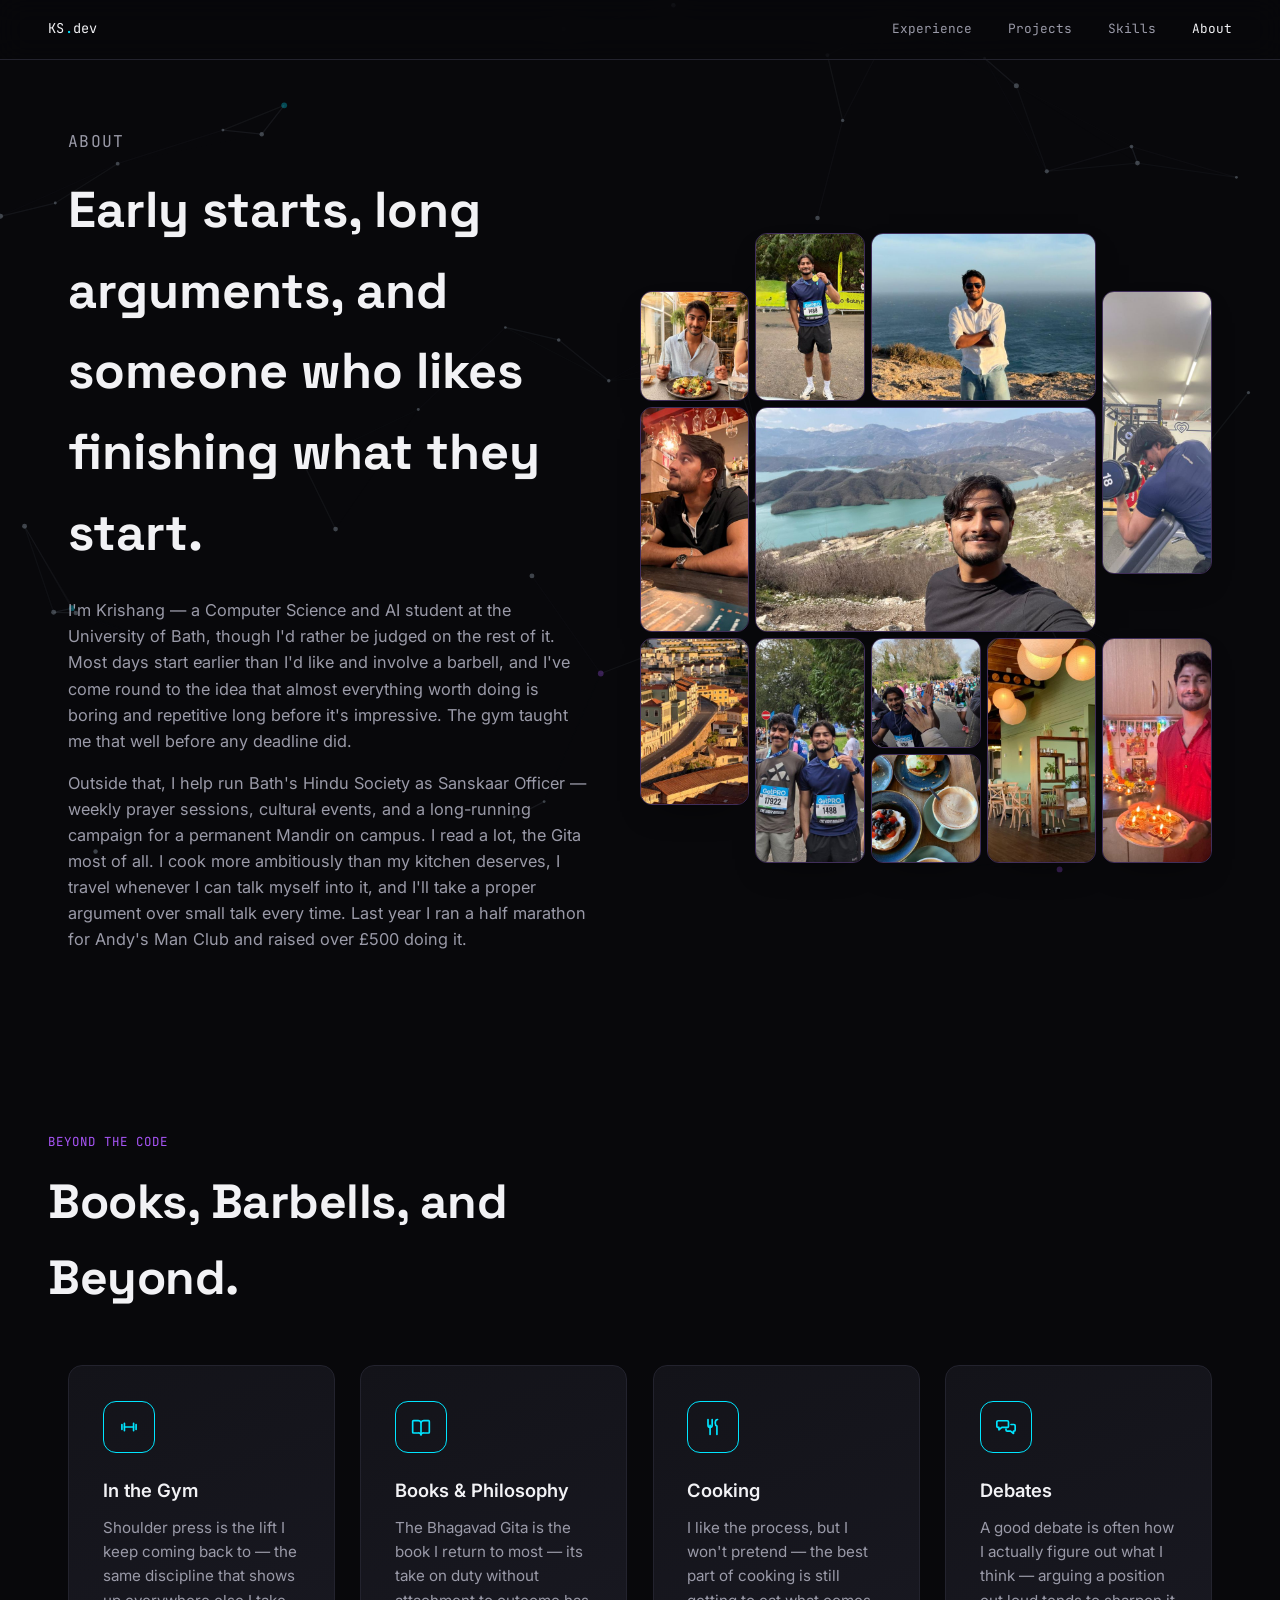
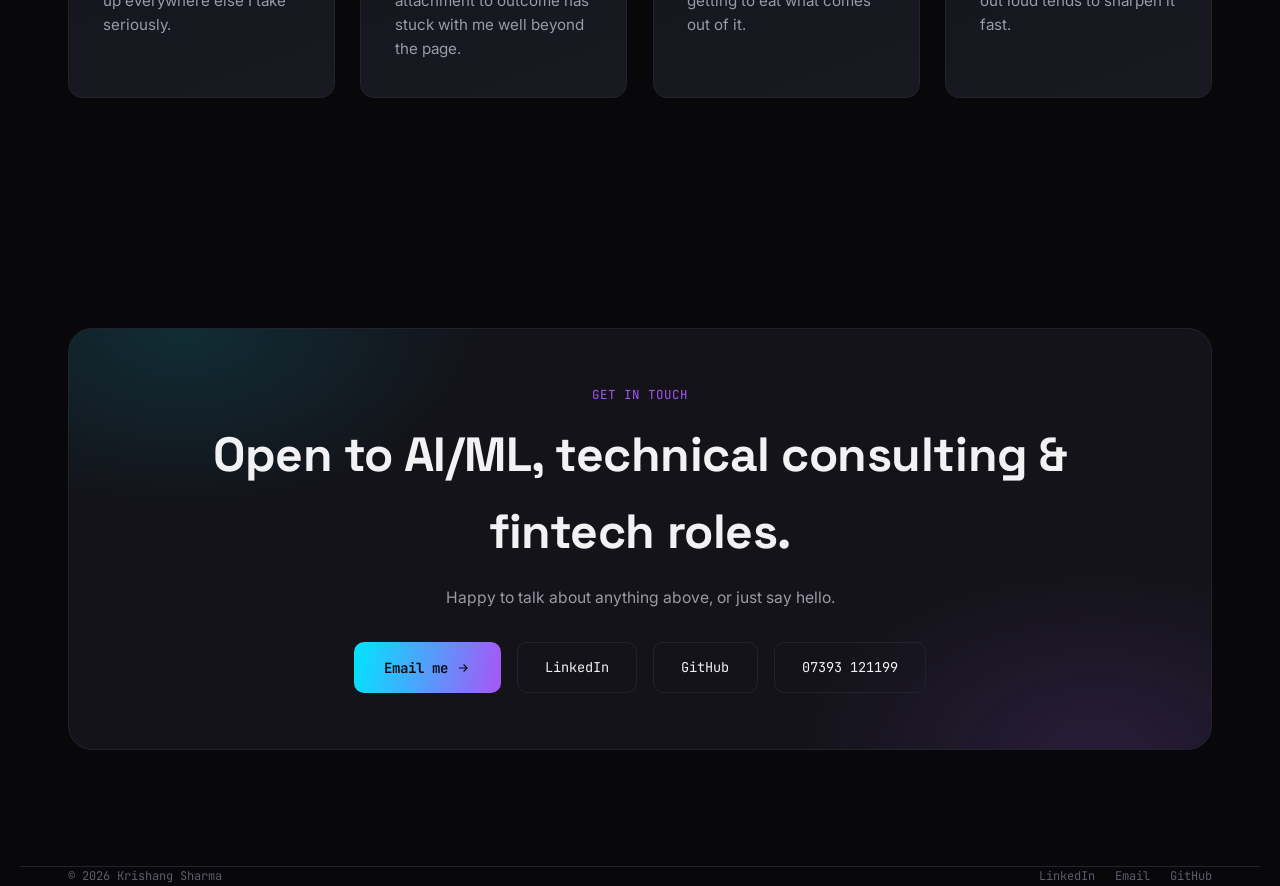
==== commit 7e2b5e88: "updated about me seciton and imporved the photo visuals!" ====
--- a/about.html
+++ b/about.html
@@ -26,49 +26,33 @@
 
 <!-- ============ ABOUT ============ -->
 <section class="about-hero">
-  <p class="about-hero__eyebrow">About</p>
-  <h1 class="about-hero__title reveal">Student, builder, and someone who likes finishing what they start.</h1>
-  <p class="reveal">I&#39;m a penultimate-year Computer Science and AI student at the University of Bath, currently holding a First Class standing. My path through three very different placements — AI/ML engineering at Accenture, portfolio risk analysis at Barclays, and product delivery at Dojo — has shaped what I actually want to do: build technology in financial services and asset management, where technical depth and clear business communication both matter.</p>
-  <p class="reveal">Outside of internships, most of my time goes into applied ML projects I choose specifically because they force me to learn something new — reinforcement learning for trading, NLP from first principles, VR for accessibility. I care more about being able to explain why something works (or doesn&#39;t) than about chasing the flashiest result.</p>
-</section>
+  <div class="about-hero__grid">
 
-<!-- ============ EXPERIENCE TIMELINE ============ -->
-<section class="section">
-  <div class="section__head reveal">
-    <p class="section__eyebrow">Timeline</p>
-    <h2 class="section__title">A quick timeline</h2>
-  </div>
-  <div class="wrap">
-    <div class="beyond-grid reveal">
-      <div class="beyond-card" style="border-color:var(--accenture-a);">
-        <div class="beyond-card__icon" style="border-color:var(--accenture-a); color:var(--accenture-a);">
-          <svg width="18" height="18" viewBox="0 0 24 24" fill="none" stroke="currentColor" stroke-width="2"><path d="M4 4h16v16H4z"/><path d="M4 9h16M9 4v16"/></svg>
-        </div>
-        <div class="beyond-card__title">Accenture — AI/ML Engineer Intern</div>
-        <div class="beyond-card__desc">RAG chatbot POC, threat-intel pipelines on Databricks, LLM evaluation, and MLOps risk-rule endpoints.</div>
-      </div>
-      <div class="beyond-card" style="border-color:var(--barclays-a);">
-        <div class="beyond-card__icon" style="border-color:var(--barclays-a); color:var(--barclays-a);">
-          <svg width="18" height="18" viewBox="0 0 24 24" fill="none" stroke="currentColor" stroke-width="2"><path d="M3 21h18M5 21V7l7-4 7 4v14M9 21v-6h6v6"/></svg>
-        </div>
-        <div class="beyond-card__title">Barclays — Real Estate Team</div>
-        <div class="beyond-card__desc">Modelled LTV/ICR across £30M+ commercial portfolios; built dashboards for covenant and exposure tracking.</div>
-      </div>
-      <div class="beyond-card" style="border-color:var(--dojo-a);">
-        <div class="beyond-card__icon" style="border-color:var(--dojo-a); color:var(--dojo-a);">
-          <svg width="18" height="18" viewBox="0 0 24 24" fill="none" stroke="currentColor" stroke-width="2"><path d="M12 2v20M2 12h20"/></svg>
-        </div>
-        <div class="beyond-card__title">Dojo — Product Management Intern</div>
-        <div class="beyond-card__desc">Optimised REST APIs behind 30M+ weekly transactions; ran agile sprints translating requirements into roadmaps.</div>
-      </div>
-      <div class="beyond-card">
-        <div class="beyond-card__icon">
-          <svg width="18" height="18" viewBox="0 0 24 24" fill="none" stroke="currentColor" stroke-width="2"><path d="M12 2l3 7h7l-5.5 4.5L18.5 21 12 16.5 5.5 21 7.5 13.5 2 9h7z"/></svg>
-        </div>
-        <div class="beyond-card__title">Sanskaar Officer — Hindu Society, Bath</div>
-        <div class="beyond-card__desc">Led weekly prayer sessions and cultural events; drove the campaign for a permanent campus Mandir.</div>
-      </div>
+    <div class="about-hero__text">
+      <p class="about-hero__eyebrow">About</p>
+      <h1 class="about-hero__title reveal">Early starts, long arguments, and someone who likes finishing what they start.</h1>
+      <p class="reveal">I&#39;m Krishang &mdash; a Computer Science and AI student at the University of Bath, though I&#39;d rather be judged on the rest of it. Most days start earlier than I&#39;d like and involve a barbell, and I&#39;ve come round to the idea that almost everything worth doing is boring and repetitive long before it&#39;s impressive. The gym taught me that well before any deadline did.</p>
+      <p class="reveal">Outside that, I help run Bath&#39;s Hindu Society as Sanskaar Officer &mdash; weekly prayer sessions, cultural events, and a long-running campaign for a permanent Mandir on campus. I read a lot, the Gita most of all. I cook more ambitiously than my kitchen deserves, I travel whenever I can talk myself into it, and I&#39;ll take a proper argument over small talk every time. Last year I ran a half marathon for Andy&#39;s Man Club and raised over &pound;500 doing it.</p>
     </div>
+
+    <!-- Asymmetric bento collage. Tile shapes live in CSS (.ct-a ... .ct-k);
+         swapping a photo is a one-line src change. Order here is only source
+         order - position comes from the class. -->
+    <div class="about-collage reveal" aria-hidden="true">
+      <img class="about-collage__tile ct-a" src="assets/collage-1.jpg" alt="" decoding="async">
+      <img class="about-collage__tile ct-b" src="assets/collage-2.jpg" alt="" decoding="async">
+      <img class="about-collage__tile ct-c" src="assets/collage-3.jpg" alt="" decoding="async">
+      <img class="about-collage__tile ct-d" src="assets/collage-4.jpg" alt="" decoding="async">
+      <img class="about-collage__tile ct-e" src="assets/collage-5.jpg" alt="" decoding="async">
+      <img class="about-collage__tile ct-f" src="assets/collage-6.jpg" alt="" decoding="async">
+      <img class="about-collage__tile ct-g" src="assets/collage-7.jpg" alt="" decoding="async">
+      <img class="about-collage__tile ct-h" src="assets/collage-8.jpg" alt="" decoding="async">
+      <img class="about-collage__tile ct-i" src="assets/collage-9.jpg" alt="" decoding="async">
+      <img class="about-collage__tile ct-j" src="assets/collage-10.jpg" alt="" decoding="async">
+      <img class="about-collage__tile ct-k" src="assets/collage-11.jpg" alt="" decoding="async">
+      <img class="about-collage__tile ct-l" src="assets/collage-12.jpg" alt="" decoding="async">
+    </div>
+
   </div>
 </section>
 
@@ -76,32 +60,33 @@
 <section class="section">
   <div class="section__head reveal">
     <p class="section__eyebrow">Beyond the Code</p>
-    <h2 class="section__title">A few things that keep me grounded</h2>
+    <h2 class="section__title">Books, Barbells, and Beyond.</h2>
   </div>
   <div class="wrap">
     <div class="beyond-grid reveal">
       <div class="beyond-card">
-        <div class="beyond-card__icon"><svg width="18" height="18" viewBox="0 0 24 24" fill="none" stroke="currentColor" stroke-width="2"><circle cx="12" cy="12" r="10"/><path d="M12 6v6l4 2"/></svg></div>
-        <div class="beyond-card__title">Half marathon for Andy&#39;s Man Club</div>
-        <div class="beyond-card__desc">Ran a half marathon in support of men&#39;s mental health, raising over £500 through a campus-wide campaign.</div>
+        <div class="beyond-card__icon"><svg width="20" height="20" viewBox="0 0 24 24" fill="none" stroke="currentColor" stroke-width="2" stroke-linecap="round" stroke-linejoin="round"><path d="M3.5 9v6M6.5 7.5v9M17.5 7.5v9M20.5 9v6"/><path d="M6.5 12h11"/></svg></div>
+        <div class="beyond-card__title">In the Gym</div>
+        <div class="beyond-card__desc">Shoulder press is the lift I keep coming back to &mdash; the same discipline that shows up everywhere else I take seriously.</div>
       </div>
       <div class="beyond-card">
-        <div class="beyond-card__icon"><svg width="18" height="18" viewBox="0 0 24 24" fill="none" stroke="currentColor" stroke-width="2"><path d="M6 9V4h12v5M6 9h12M6 9c-1.1 0-2 .9-2 2v3c0 1.1.9 2 2 2h12c1.1 0 2-.9 2-2v-3c0-1.1-.9-2-2-2M8 16v4h8v-4"/></svg></div>
-        <div class="beyond-card__title">Consistent in the gym</div>
-        <div class="beyond-card__desc">Training is non-negotiable — the same discipline that goes into ablation studies goes into the gym log.</div>
+        <div class="beyond-card__icon"><svg width="20" height="20" viewBox="0 0 24 24" fill="none" stroke="currentColor" stroke-width="2" stroke-linecap="round" stroke-linejoin="round"><path d="M12 6.6v13.2"/><path d="M3 19.2a1 1 0 0 1-1-1V5.4a1 1 0 0 1 1-1h5.1A3.9 3.9 0 0 1 12 6.6a3.9 3.9 0 0 1 3.9-2.2H21a1 1 0 0 1 1 1v12.8a1 1 0 0 1-1 1h-5.6a3 3 0 0 0-3.4 2.4 3 3 0 0 0-3.4-2.4z"/></svg></div>
+        <div class="beyond-card__title">Books &amp; Philosophy</div>
+        <div class="beyond-card__desc">The Bhagavad Gita is the book I return to most &mdash; its take on duty without attachment to outcome has stuck with me well beyond the page.</div>
       </div>
       <div class="beyond-card">
-        <div class="beyond-card__icon"><svg width="18" height="18" viewBox="0 0 24 24" fill="none" stroke="currentColor" stroke-width="2"><circle cx="12" cy="12" r="9"/><path d="M12 3a9 9 0 000 18 5 5 0 000-10 5 5 0 000-8z"/></svg></div>
-        <div class="beyond-card__title">Advaita Vedanta &amp; cultures</div>
-        <div class="beyond-card__desc">A long-running interest in Advaita Vedanta philosophy, and a love of exploring cultures and traditions beyond my own.</div>
+        <div class="beyond-card__icon"><svg width="20" height="20" viewBox="0 0 24 24" fill="none" stroke="currentColor" stroke-width="2" stroke-linecap="round" stroke-linejoin="round"><path d="M6 3v7a2.5 2.5 0 0 0 5 0V3"/><path d="M8.5 10v11"/><path d="M17.5 3c-1.7 0-2.8 1.6-2.8 4.2 0 2 .8 3.3 2 3.7V21"/></svg></div>
+        <div class="beyond-card__title">Cooking</div>
+        <div class="beyond-card__desc">I like the process, but I won&#39;t pretend &mdash; the best part of cooking is still getting to eat what comes out of it.</div>
       </div>
       <div class="beyond-card">
-        <div class="beyond-card__icon"><svg width="18" height="18" viewBox="0 0 24 24" fill="none" stroke="currentColor" stroke-width="2"><path d="M12 2l3 7h7l-5.5 4.5L18.5 21 12 16.5 5.5 21 7.5 13.5 2 9h7z"/></svg></div>
-        <div class="beyond-card__title">Hindu Society, University of Bath</div>
-        <div class="beyond-card__desc">Sanskaar Officer — weekly prayer sessions, cultural events, and interfaith speaker events for cross-campus engagement.</div>
+        <div class="beyond-card__icon"><svg width="20" height="20" viewBox="0 0 24 24" fill="none" stroke="currentColor" stroke-width="2" stroke-linecap="round" stroke-linejoin="round"><path d="M2.5 4.5h11a1.5 1.5 0 0 1 1.5 1.5v5a1.5 1.5 0 0 1-1.5 1.5H7l-3.5 2.8V12.5H2.5A1.5 1.5 0 0 1 1 11V6a1.5 1.5 0 0 1 1.5-1.5z"/><path d="M18 9h3.5a1.5 1.5 0 0 1 1.5 1.5v5a1.5 1.5 0 0 1-1.5 1.5H21v2.8L17.5 17h-4a1.5 1.5 0 0 1-1.5-1.5v-1"/></svg></div>
+        <div class="beyond-card__title">Debates</div>
+        <div class="beyond-card__desc">A good debate is often how I actually figure out what I think &mdash; arguing a position out loud tends to sharpen it fast.</div>
       </div>
     </div>
   </div>
+
 </section>
 
 <!-- ============ CONTACT ============ -->
@@ -119,6 +104,7 @@
       </div>
     </div>
   </div>
+
 </section>
 
 <footer class="wrap">
--- a/styles.css
+++ b/styles.css
@@ -274,13 +274,15 @@
 
 /* two overlapping "polaroid" portrait frames */
 .hero__frame {
-  /* The stage is the ruler: at 86.17% each frame leaves 13.83% of the stage as
-     the horizontal offset to the other one, so growing the centre column grows
-     the cards and their overlap by the same factor. No viewport-height guard is
-     needed here: the stage's own 56.5vh width cap pulls it in on a short
-     window, so the frames shrink with it. */
+  /* The stage is the ruler: at 74% each frame leaves 26% of the stage as the
+     horizontal offset to the other one, so growing the centre column grows the
+     cards and their separation by the same factor. 74% rather than the older
+     86.17% because the pair is now spread far enough to sit at ~18% overlap;
+     at the larger size that spread pushed the corners into the text and
+     contact columns. No viewport-height guard is needed here: the stage's own
+     56.5vh width cap pulls it in on a short window, so the frames shrink too. */
   position: absolute;
-  width: 86.17%;
+  width: 74%;
   aspect-ratio: 4 / 5;
   margin: 0;
   border-radius: var(--radius);
@@ -293,8 +295,11 @@
 }
 /* flush to the stage corners: the taller frames need every pixel of stage
    height for the vertical offset, and the 2% inset spent 4% of it */
-.hero__frame--1 { top: 0; left: 0; transform: rotate(-6deg); z-index: 3; }
-.hero__frame--2 { bottom: 0; right: 0; transform: rotate(5deg); z-index: 4; }
+/* Splayed a little wider than before so more of the back card reads from
+   behind the front one. The rest angles are mirrored in script.js, which writes
+   an inline transform every frame of the scrub and would otherwise win. */
+.hero__frame--1 { top: 0; left: 0; transform: translate(-11%, -4%) rotate(-15deg); z-index: 3; }
+.hero__frame--2 { bottom: 0; right: 0; transform: translate(11%, 4%) rotate(11deg); z-index: 4; }
 
 .hero__frame img {
   position: absolute;
@@ -1826,7 +1831,7 @@
 }
 .about-hero__title {
   font-family: var(--font-display);
-  font-size: clamp(2.2rem, 5.5vw, 3.6rem);
+  font-size: clamp(2rem, 4.6vw, 3.15rem);
   font-weight: 700;
   max-width: 16ch;
   margin-bottom: 1.5rem;
@@ -1838,29 +1843,151 @@
   margin-bottom: 1rem;
 }
 
+/* ============================================
+   ABOUT — TWO COLUMNS + PHOTO COLLAGE
+   Bio on the left, an asymmetric bento of photo tiles on the right. The tile
+   shapes echo the reference collage: one wide centerpiece, tall strips down
+   both sides, small squares filling the gaps, ragged corners. Placement is a
+   10x11 cell grid with each tile's rectangle pinned by its .ct-* class, so
+   rebalancing a shape means editing one grid-area line.
+   ============================================ */
+.about-hero__grid {
+  display: grid;
+  /* Collage takes the larger share. The text column only needs ~540px — the
+     paragraphs cap at 62ch and the title at 16ch — so extra width there is
+     wasted, while the collage scales with whatever it is given. */
+  grid-template-columns: minmax(0, 10fr) minmax(0, 11fr);
+  gap: clamp(2rem, 4vw, 4rem);
+  align-items: center;
+}
+/* Above the standard container the About section runs wider than --max-w so
+   the collage has room to grow; below 1300 this resolves to the normal width. */
+@media (min-width: 1300px) {
+  .about-hero { max-width: min(1460px, 100vw - 4rem); }
+}
+
+.about-collage {
+  display: grid;
+  grid-template-columns: repeat(10, 1fr);
+  grid-template-rows: repeat(11, 1fr);
+  gap: 6px;
+  /* cells stay square: 10 columns across, 11 rows down */
+  aspect-ratio: 10 / 11;
+}
+.about-collage__tile {
+  width: 100%;
+  height: 100%;
+  object-fit: cover;
+  border-radius: 12px;
+  /* one quiet treatment for every tile — a neutral hairline warmed slightly
+     toward violet, not the per-hue rainbow the project cards use */
+  border: 1px solid color-mix(in srgb, var(--violet) 22%, var(--border));
+  box-shadow: 0 14px 34px -18px rgba(0, 0, 0, 0.7);
+  position: relative;   /* so a hovered tile can raise above its neighbours */
+}
+
+/* grid-area: rowStart / colStart / rowEnd / colEnd */
+.ct-a { grid-area: 2 / 1 / 4 / 3; }    /* small square, top-left inset   */
+.ct-b { grid-area: 1 / 3 / 4 / 5; }    /* portrait                       */
+.ct-c { grid-area: 1 / 5 / 4 / 9; }    /* wide landscape                 */
+.ct-d { grid-area: 2 / 9 / 7 / 11; }   /* tall right strip               */
+.ct-e { grid-area: 4 / 1 / 8 / 3; }    /* tall left                      */
+.ct-f { grid-area: 4 / 3 / 8 / 9; }    /* centerpiece                    */
+.ct-g { grid-area: 8 / 1 / 11 / 3; }   /* portrait, bottom-left          */
+.ct-h { grid-area: 8 / 3 / 12 / 5; }   /* tall portrait, drops lowest    */
+.ct-i { grid-area: 8 / 5 / 10 / 7; }   /* small square                   */
+.ct-j { grid-area: 10 / 5 / 12 / 7; }  /* small square under it          */
+.ct-k { grid-area: 8 / 7 / 12 / 9; }   /* bottom-right tall              */
+/* fills the empty 2x4 notch under the gym strip; the one-row gap at row 7
+   keeps the right edge stepped rather than a flat rectangle */
+.ct-l { grid-area: 8 / 9 / 12 / 11; }  /* bottom-right corner            */
+
+/* Hover: the same lift-and-glow language as the Skills bento and project
+   cards, scaled down — the collage should stay calm and photographic. The
+   transform never reflows the grid, so the collage keeps its shape. */
+@media (hover: hover) and (pointer: fine) {
+  .about-collage__tile {
+    transition: transform var(--dur) var(--ease),
+                border-color var(--dur) var(--ease),
+                box-shadow var(--dur) var(--ease);
+  }
+  .about-collage__tile:hover {
+    z-index: 2;
+    transform: scale(1.03);
+    border-color: color-mix(in srgb, var(--violet) 55%, transparent);
+    box-shadow: 0 18px 44px -16px color-mix(in srgb, var(--violet) 45%, transparent),
+                0 14px 34px -18px rgba(0, 0, 0, 0.7);
+  }
+}
+@media (prefers-reduced-motion: reduce) {
+  .about-collage__tile:hover { transform: none; }
+}
+
+/* Stack below the site's 1023 break: text first, collage full-width under it */
+@media (max-width: 1023px) {
+  .about-hero__grid { grid-template-columns: minmax(0, 1fr); }
+  .about-collage { max-width: 720px; }
+}
+
+/* Phone: the full mosaic's small squares fall under ~40px, so it simplifies
+   to four tiles — banner, tall portrait, and two squares — same treatment. */
+@media (max-width: 480px) {
+  .about-collage {
+    grid-template-columns: repeat(4, 1fr);
+    grid-template-rows: repeat(6, 1fr);
+    aspect-ratio: 4 / 6;
+    gap: 5px;
+  }
+  .about-collage__tile { border-radius: 10px; }
+  .ct-a, .ct-d, .ct-e, .ct-g, .ct-h, .ct-j, .ct-k, .ct-l { display: none; }
+  .ct-c { grid-area: 1 / 1 / 3 / 5; }
+  .ct-b { grid-area: 3 / 1 / 7 / 3; }
+  .ct-f { grid-area: 3 / 3 / 5 / 5; }
+  .ct-i { grid-area: 5 / 3 / 7 / 5; }
+}
+
+
 .beyond-grid {
   display: grid;
-  grid-template-columns: repeat(auto-fit, minmax(240px, 1fr));
-  gap: 1.25rem;
+  /* Fixed tracks, not auto-fit: with four cards auto-fit dropped to three at
+     ~1180 and stranded the fourth alone on its own row. */
+  grid-template-columns: repeat(4, minmax(0, 1fr));
+  gap: 1.6rem;
+}
+/* Tablet: a clean 2x2 rather than 3 + an orphan */
+@media (max-width: 1199px) {
+  .beyond-grid { grid-template-columns: repeat(2, minmax(0, 1fr)); }
+}
+@media (max-width: 560px) {
+  .beyond-grid { grid-template-columns: minmax(0, 1fr); gap: 1.25rem; }
 }
 .beyond-card {
   border: 1px solid var(--border);
   border-radius: var(--radius);
-  padding: 1.75rem;
+  padding: 2.2rem 2.1rem;
+  /* floor so the four read as substantial even where the copy is short;
+     the longest card sets the row height anyway */
+  min-height: 300px;
   background: linear-gradient(160deg, var(--surface), var(--surface-2));
   transition: border-color 0.25s ease, transform 0.25s ease;
 }
 .beyond-card:hover { border-color: var(--violet); transform: translateY(-4px); }
 .beyond-card__icon {
-  width: 40px; height: 40px;
-  border-radius: 10px;
+  width: 52px; height: 52px;
+  border-radius: 13px;
   display: flex; align-items: center; justify-content: center;
-  margin-bottom: 1.1rem;
+  margin-bottom: 1.4rem;
   border: 1px solid var(--cyan);
   color: var(--cyan);
 }
-.beyond-card__title { font-weight: 600; font-size: 1.02rem; margin-bottom: 0.5rem; }
-.beyond-card__desc { color: var(--text-dim); font-size: 0.9rem; }
+.beyond-card__title { font-weight: 600; font-size: 1.15rem; margin-bottom: 0.65rem; }
+.beyond-card__desc { color: var(--text-dim); font-size: 0.95rem; line-height: 1.6; }
+
+@media (max-width: 560px) {
+  .beyond-card { padding: 1.8rem 1.7rem; min-height: 0; }
+  .beyond-card__icon { width: 46px; height: 46px; margin-bottom: 1.15rem; }
+  .beyond-card__title { font-size: 1.08rem; }
+}
 
 .contact-panel {
   border: 1px solid var(--border);
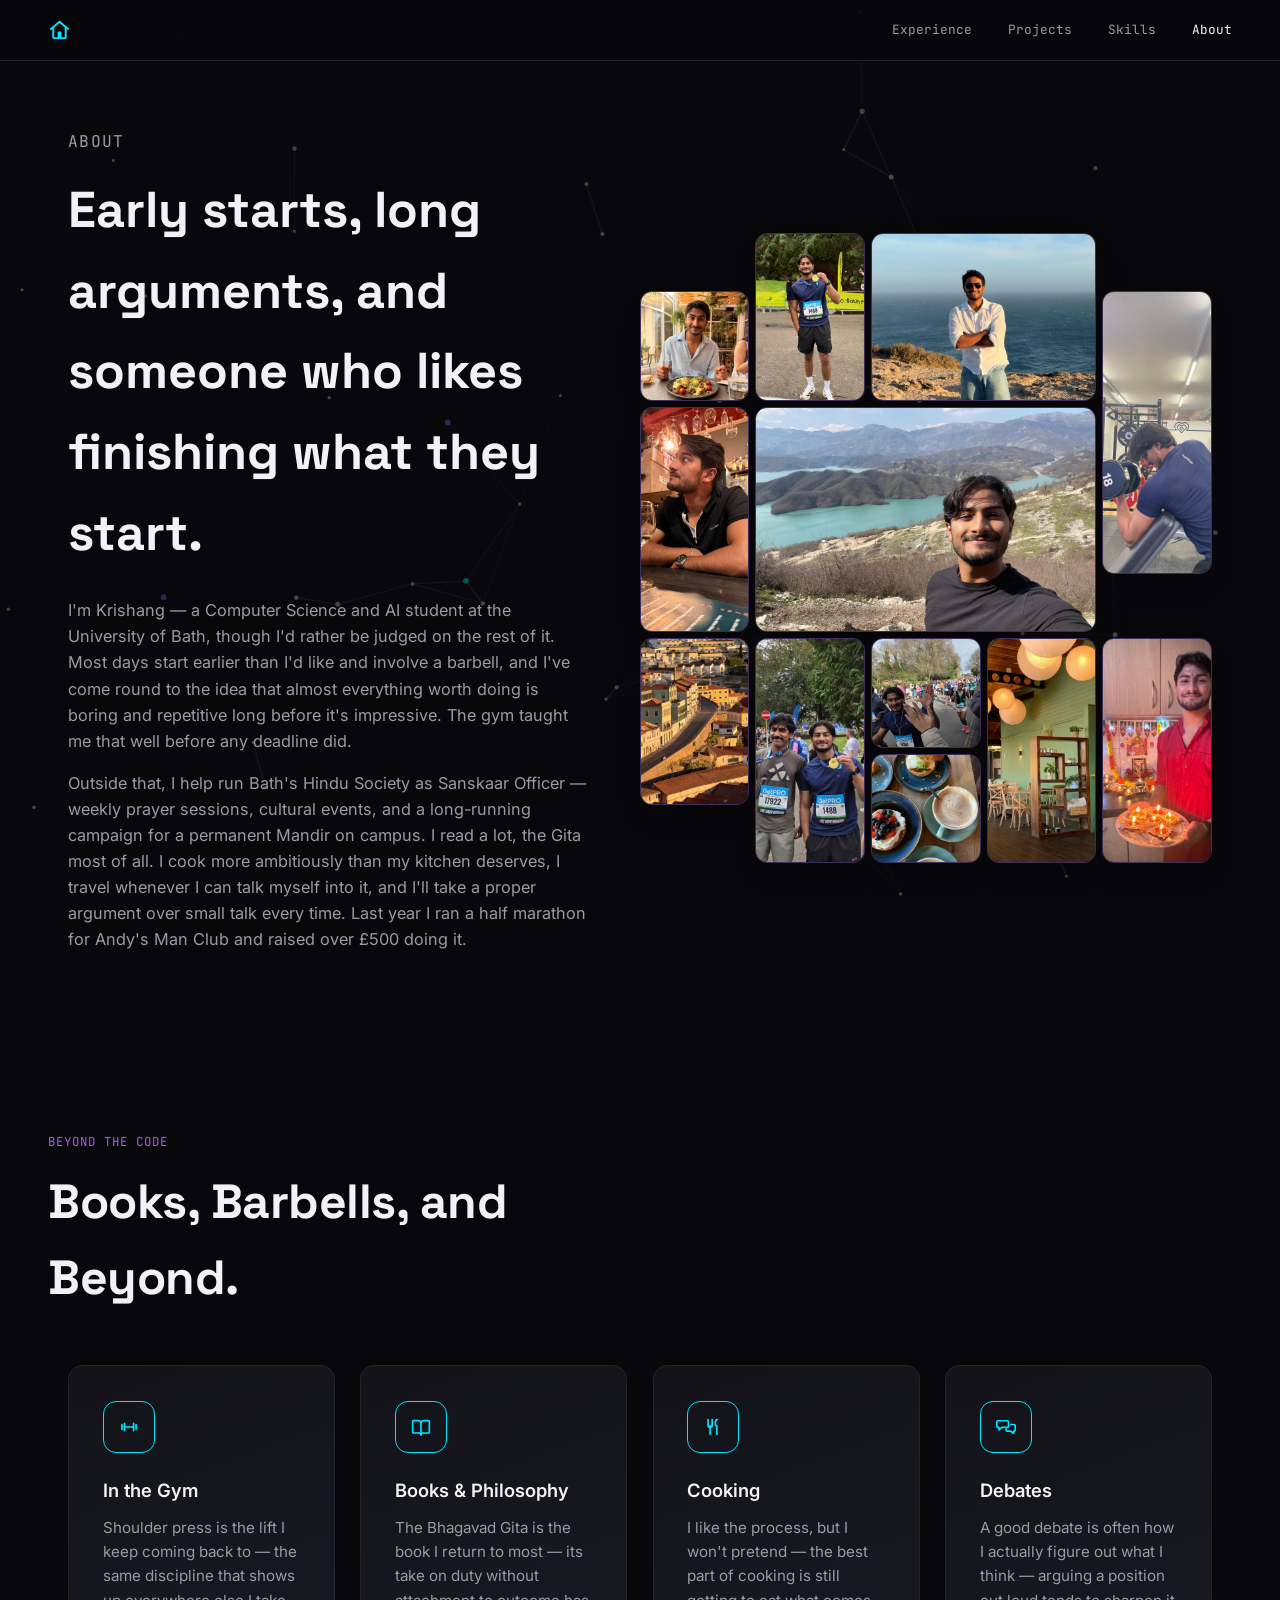
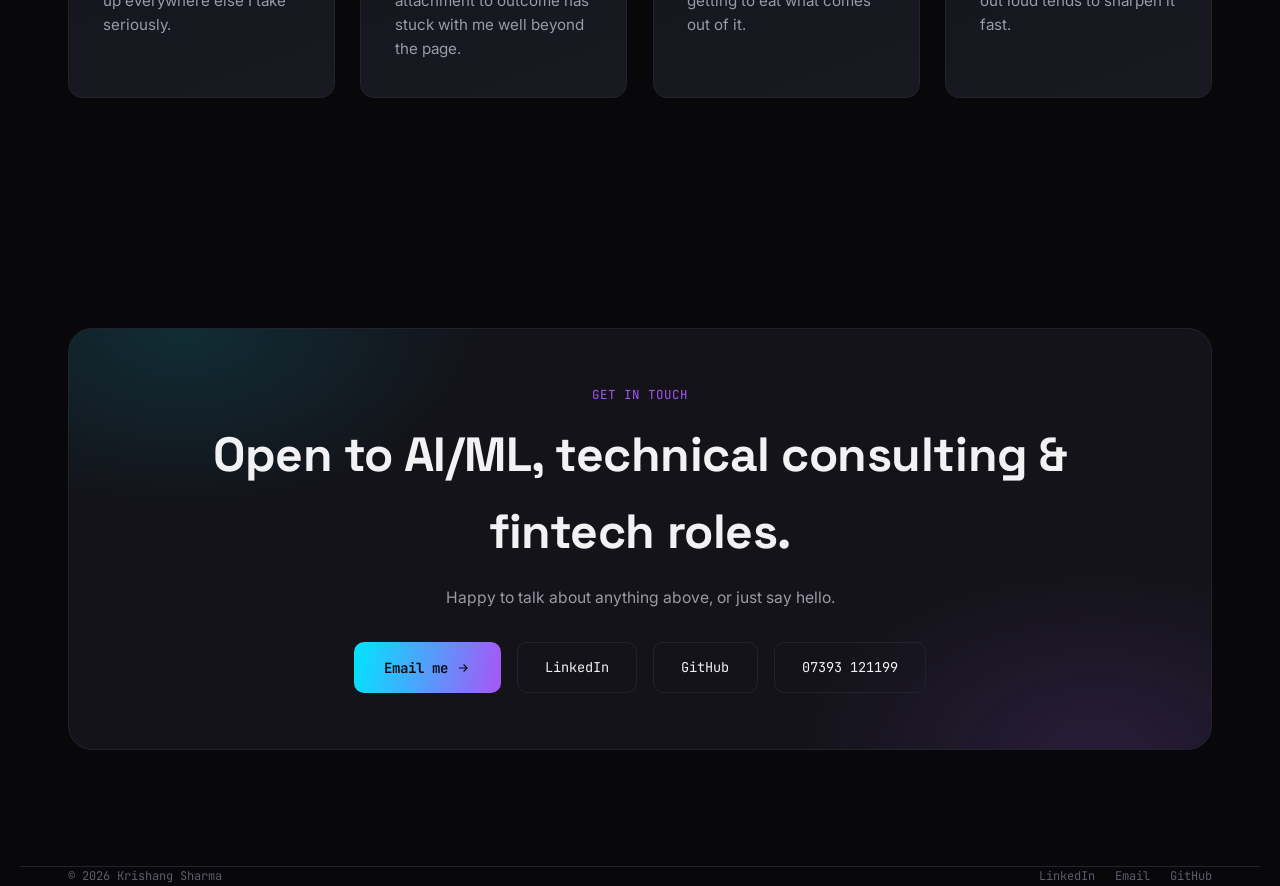
==== commit 07008cff: "Home button added at top corner of every page. when clicked, will direct user back to main screen" ====
--- a/about.html
+++ b/about.html
@@ -15,7 +15,7 @@
 <canvas class="plexus" aria-hidden="true"></canvas>
 
 <nav class="nav">
-  <div class="nav__mark">KS<span>.</span>dev</div>
+  <a class="nav__mark" href="index.html" aria-label="Home"><svg width="23" height="23" viewBox="0 0 24 24" fill="none" stroke="currentColor" stroke-width="2" stroke-linecap="round" stroke-linejoin="round"><path d="M3 11.5 12 4l9 7.5"/><path d="M5.5 9.8V20a1 1 0 0 0 1 1h4.5v-6h2v6H17.5a1 1 0 0 0 1-1V9.8"/></svg></a>
   <div class="nav__links">
     <a href="index.html#experience">Experience</a>
     <a href="index.html#projects">Projects</a>
--- a/styles.css
+++ b/styles.css
@@ -122,12 +122,12 @@
 }
 
 .nav__mark {
-  font-family: var(--font-mono);
-  font-size: 0.85rem;
-  letter-spacing: 0.02em;
-  color: var(--text);
-}
-.nav__mark span { color: var(--cyan); }
+  display: flex;
+  align-items: center;
+  color: var(--cyan);
+  transition: filter 0.2s ease, transform 0.2s ease;
+}
+.nav__mark:hover { filter: drop-shadow(0 0 6px var(--cyan-dim)); transform: scale(1.06); }
 
 .nav__links {
   display: flex;
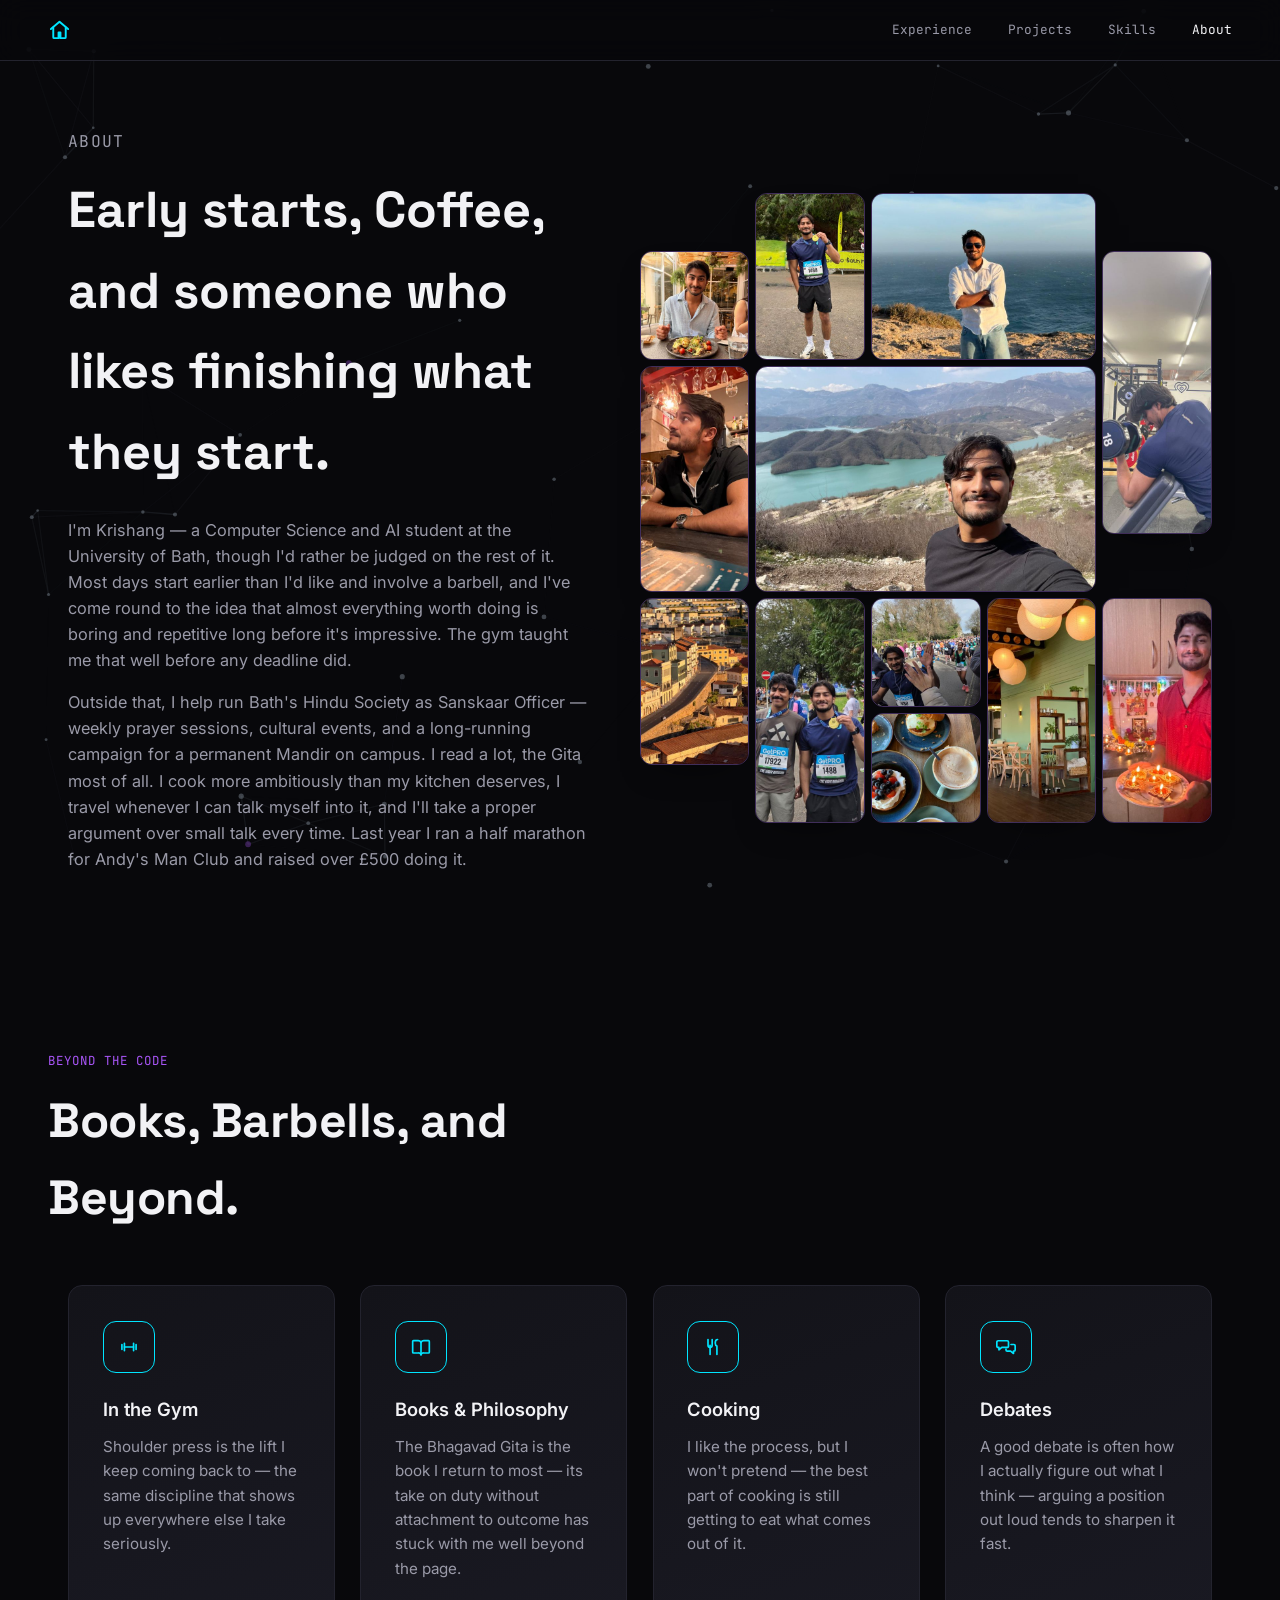
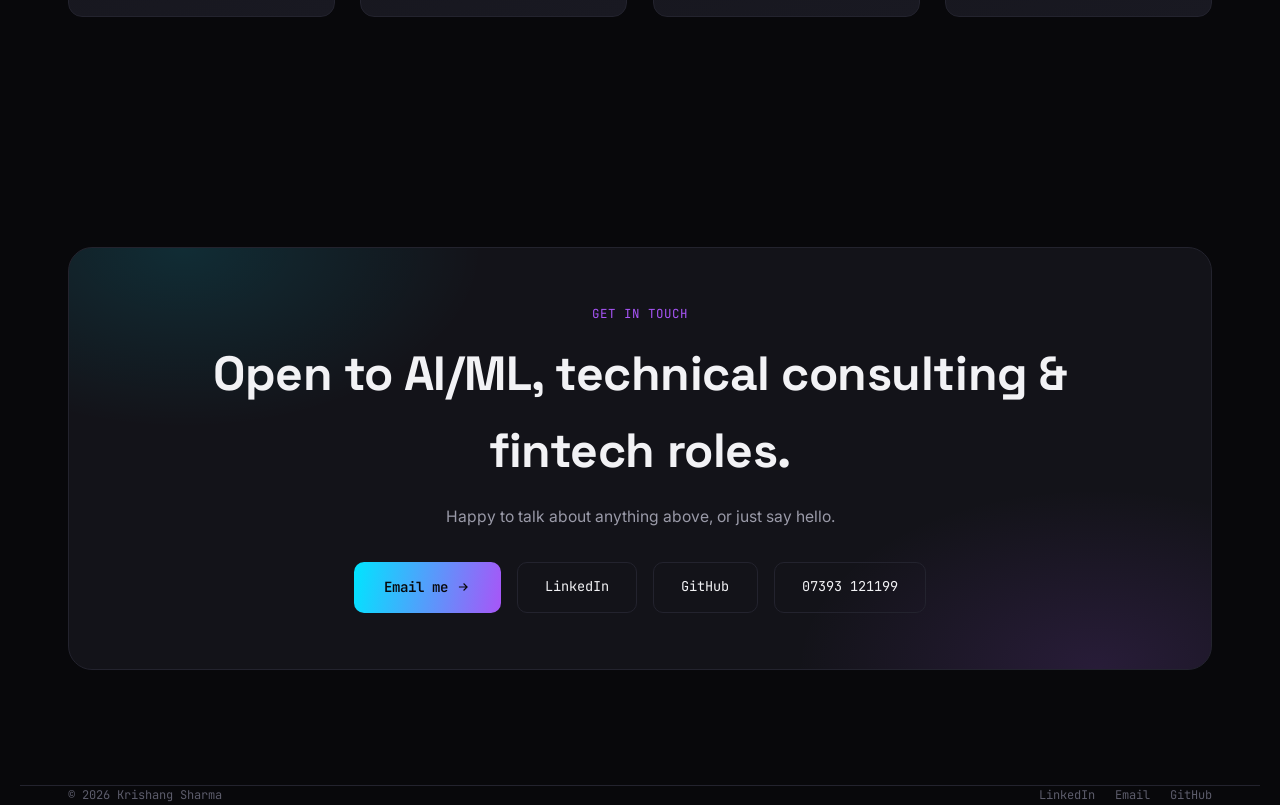
==== commit 328b9ba1: "Changing text in about me section" ====
--- a/about.html
+++ b/about.html
@@ -30,7 +30,7 @@
 
     <div class="about-hero__text">
       <p class="about-hero__eyebrow">About</p>
-      <h1 class="about-hero__title reveal">Early starts, long arguments, and someone who likes finishing what they start.</h1>
+      <h1 class="about-hero__title reveal">Early starts, Coffee, and someone who likes finishing what they start.</h1>
       <p class="reveal">I&#39;m Krishang &mdash; a Computer Science and AI student at the University of Bath, though I&#39;d rather be judged on the rest of it. Most days start earlier than I&#39;d like and involve a barbell, and I&#39;ve come round to the idea that almost everything worth doing is boring and repetitive long before it&#39;s impressive. The gym taught me that well before any deadline did.</p>
       <p class="reveal">Outside that, I help run Bath&#39;s Hindu Society as Sanskaar Officer &mdash; weekly prayer sessions, cultural events, and a long-running campaign for a permanent Mandir on campus. I read a lot, the Gita most of all. I cook more ambitiously than my kitchen deserves, I travel whenever I can talk myself into it, and I&#39;ll take a proper argument over small talk every time. Last year I ran a half marathon for Andy&#39;s Man Club and raised over &pound;500 doing it.</p>
     </div>
